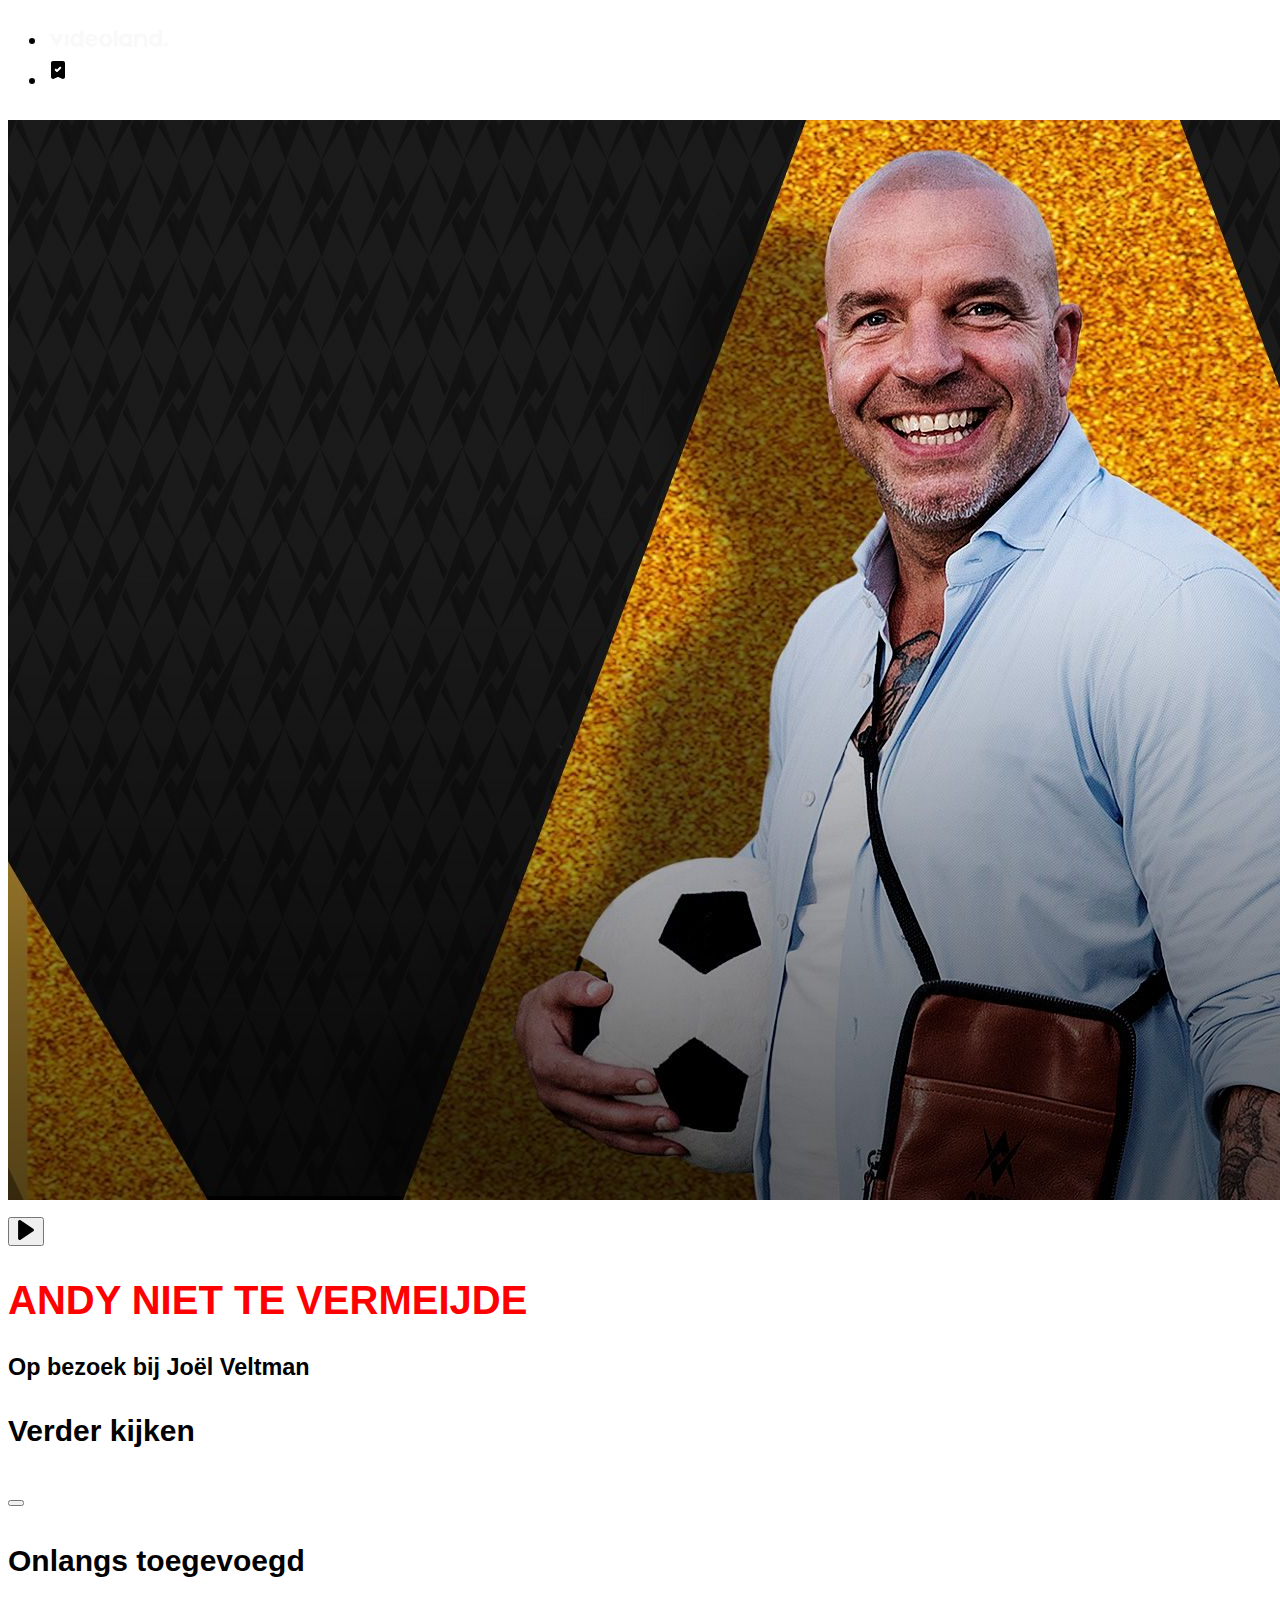
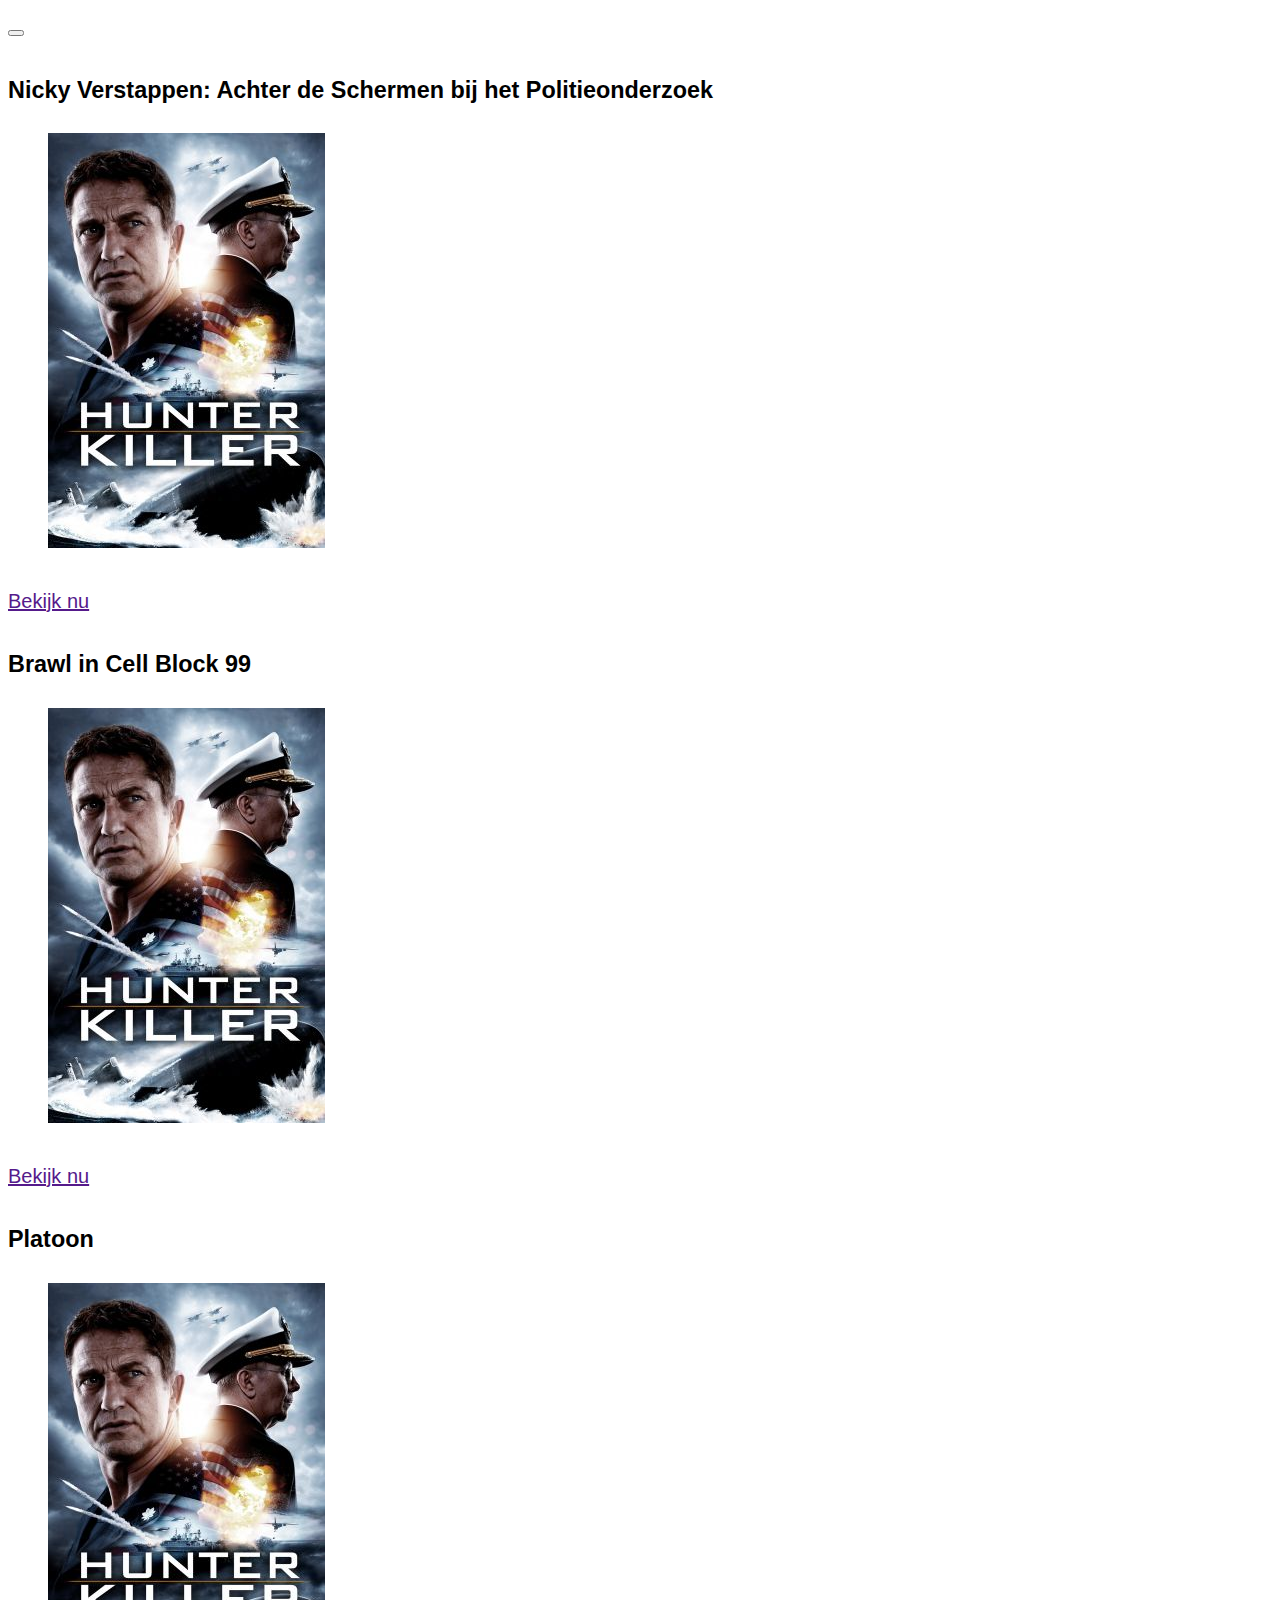
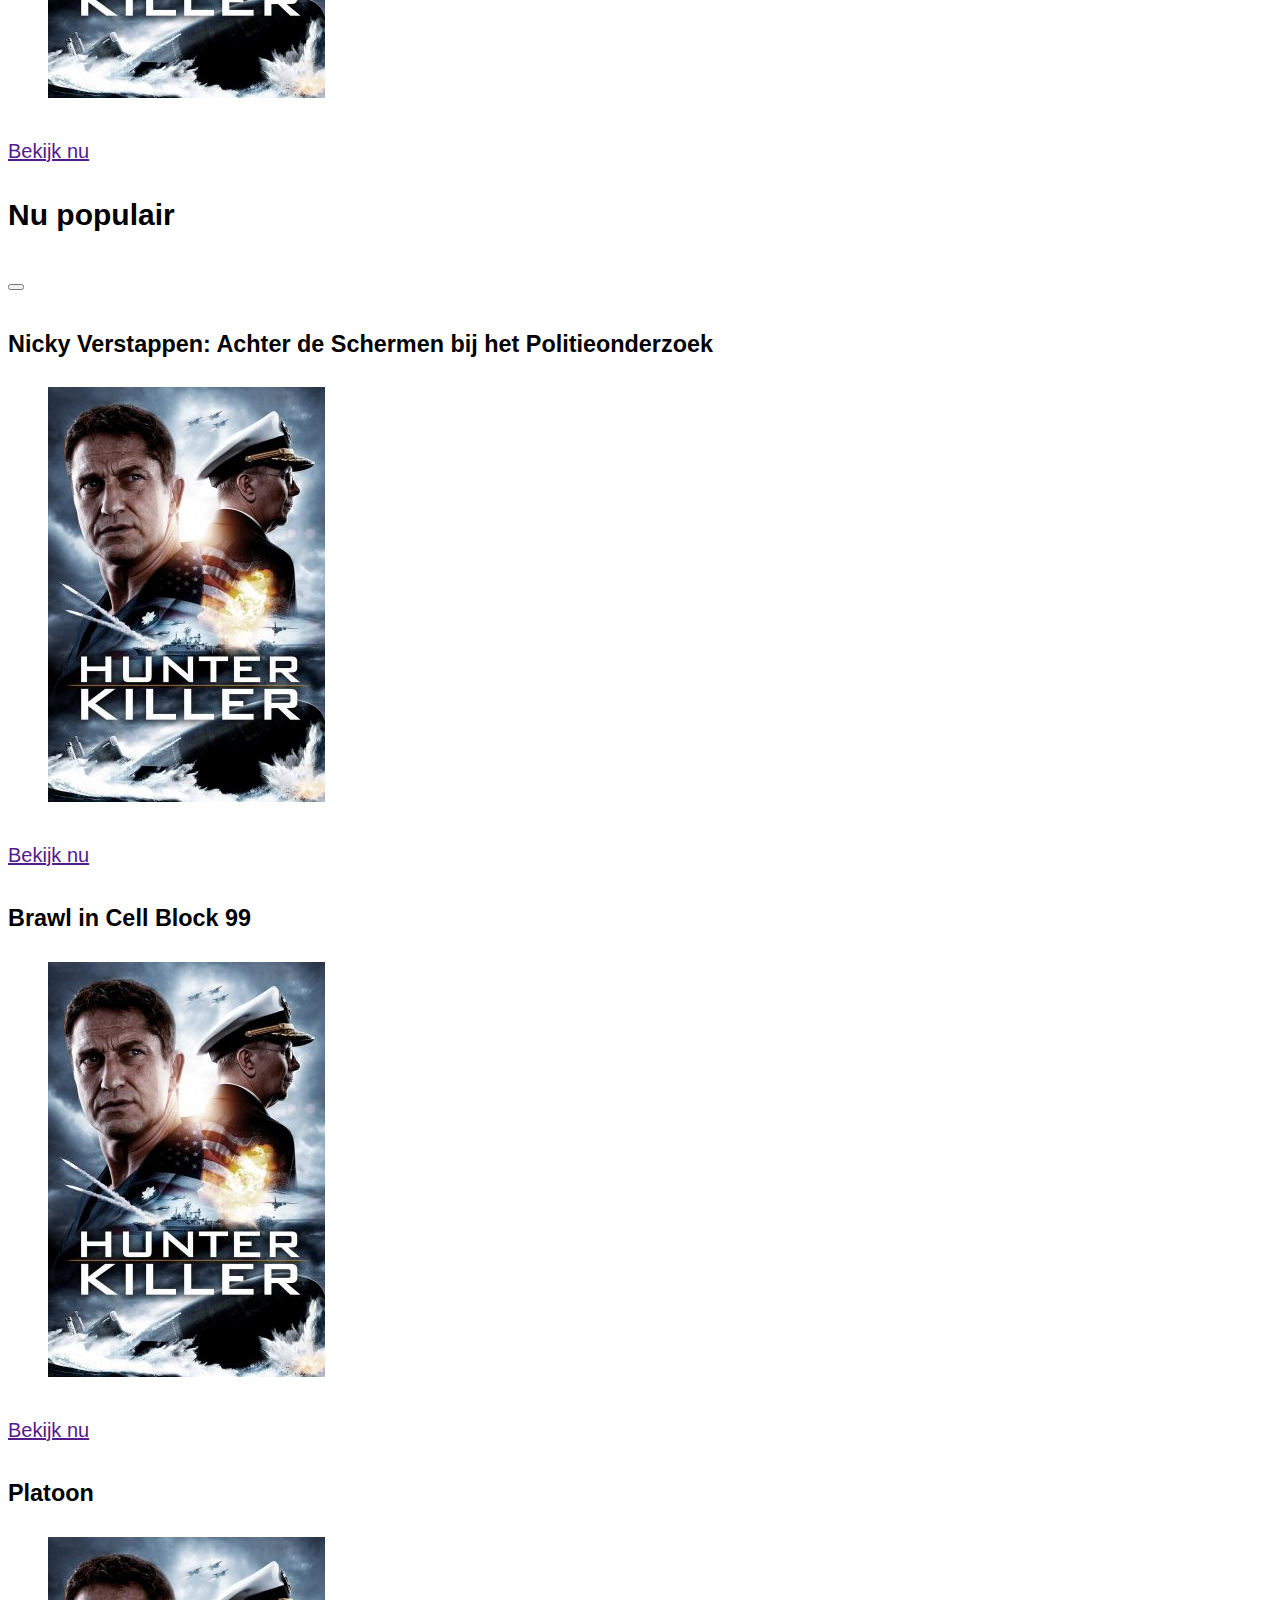
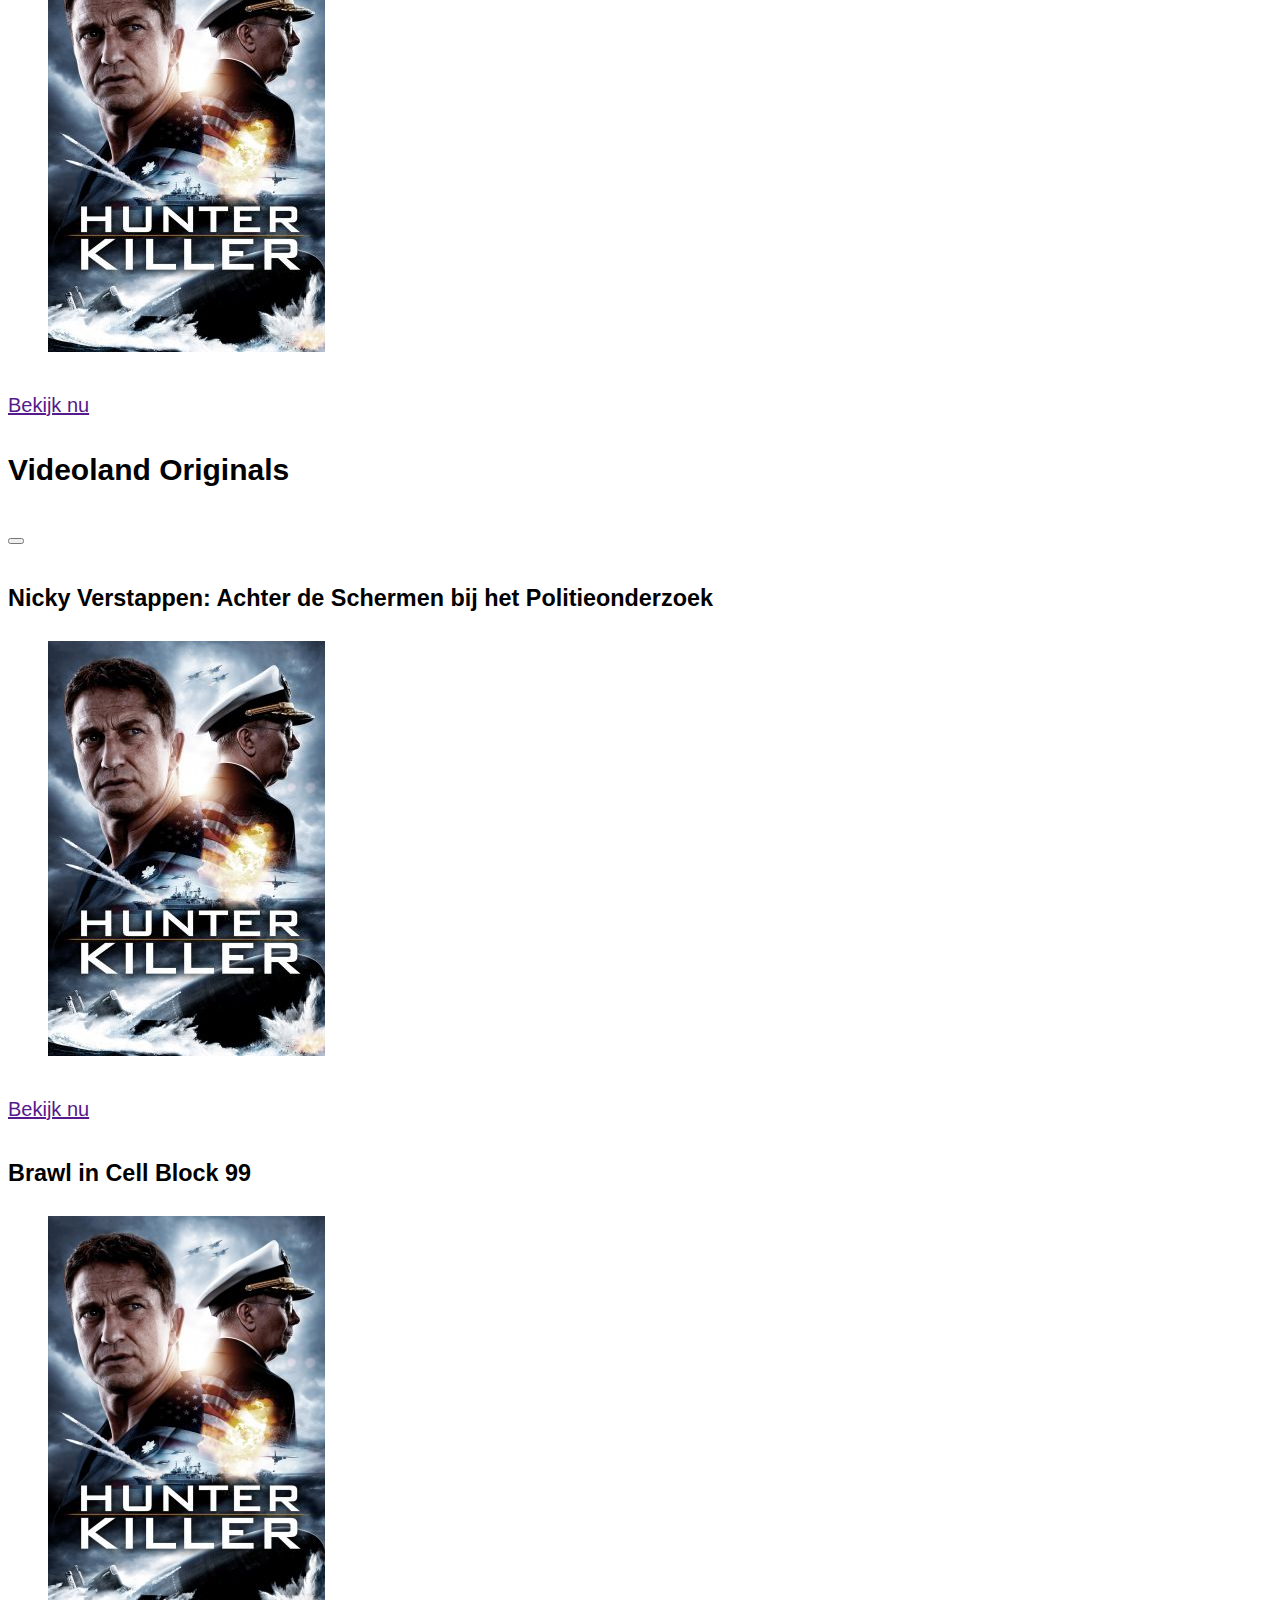
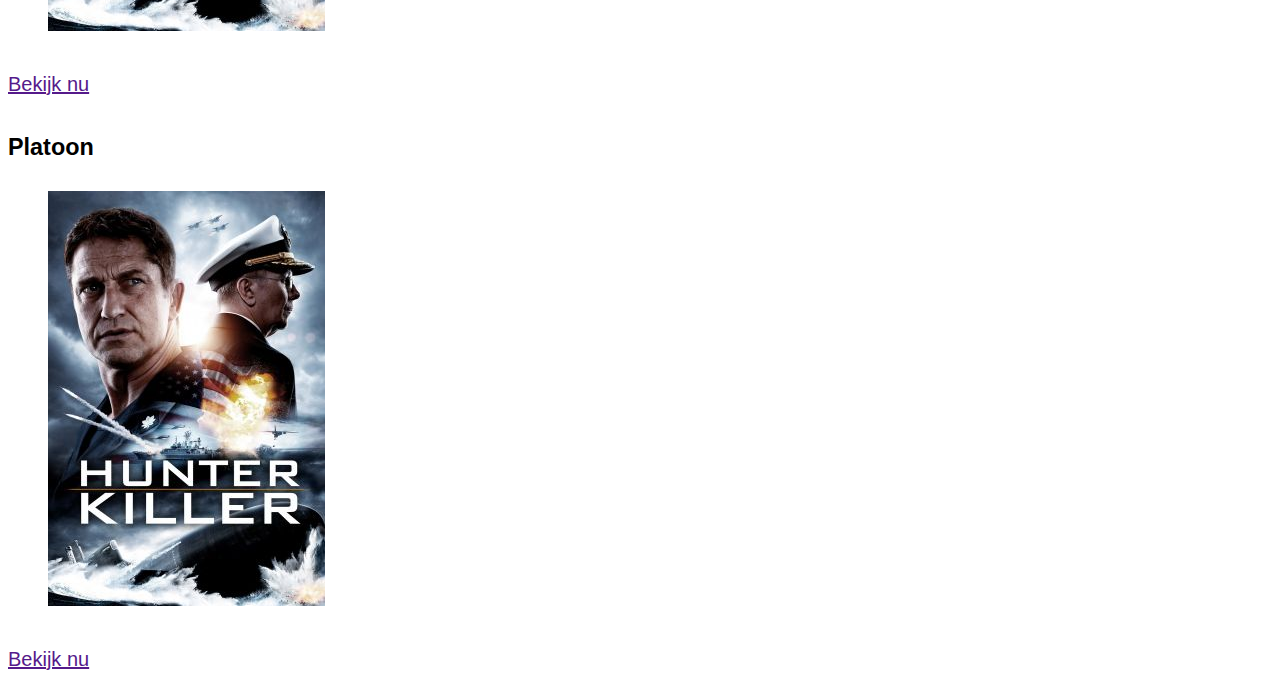
==== index.html @ 95b181c0 "Titels" ====
<!doctype html>
<html lang="nl">
	
<head>
	<meta charset="UTF-8">
	<meta name="author" content="jouw naam">
	<meta name="viewport" content="width=device-width, initial-scale=1">
	
	<title>Videoland</title>
	
	<link href="styles/style.css" rel="stylesheet">
</head>

<body>
	<header>
		<nav>
			<ul>
				<li> 	
					<a href=""> <svg xmlns="http://www.w3.org/2000/svg" width="121" height="17" viewBox="0 0 121 17">
							<g fill="#F9F9F9" transform="translate(1)">
					  		<polygon points="4.226 3.875 0 3.875 7.469 16.886 14.938 3.875 10.712 3.875 7.469 9.992"/>
					  		<rect width="3.613" height="12.882" x="15.921" y="3.875"/>
					 		 <path d="M42.3464666 3.47686957C40.5734259 3.46783851 38.8794358 4.20971738 37.6838745 5.51884058 35.2753123 8.14298477 35.2731975 12.1727504 37.6790041 14.7994203 38.9077024 16.1352431 40.645052 16.8878679 42.4601091 16.8706087 46.6811187 16.8706087 48.1122033 13.6534493 48.416603 12.8037101L44.6939973 12.8037101C44.288131 13.4529855 43.4763984 13.8271304 42.4601091 13.8271304 41.276603 13.8271304 39.8812347 13.1421449 39.5151432 11.2211014L39.4867326 11.0701449 48.7559072 11.0701449C48.7940633 10.740351 48.8143862 10.4087381 48.8167872 10.0767536 48.8167872 6.43675362 45.9140314 3.47686957 42.3464666 3.47686957zM39.5362483 8.93565217L39.5670941 8.78307246C39.7911323 7.6866087 40.6531924 6.40672464 42.3464666 6.40672464 44.0170123 6.40672464 44.8847544 7.6857971 45.1201569 8.78144928L45.1534379 8.93565217 39.5362483 8.93565217zM56.7498499 3.47686957C53.0508644 3.47686957 50.0522442 6.47497852 50.0522442 10.1733333 50.0522442 13.8716882 53.0508644 16.8697971 56.7498499 16.8697971 60.4488354 16.8697971 63.4474557 13.8716882 63.4474557 10.1733333 63.4434293 6.47664729 60.4471664 3.48089524 56.7498499 3.47686957zM56.7498499 13.4846377C54.9908254 13.4846377 53.665266 12.0611014 53.665266 10.1733333 53.665266 8.28556522 54.9916371 6.86121739 56.7498499 6.86121739 58.5080628 6.86121739 59.8344338 8.28556522 59.8344338 10.1733333 59.8344338 12.0611014 58.5080628 13.4846377 56.7498499 13.4846377zM116.923588 12.8231884L116.716596 12.8231884C115.604793 12.8231884 114.703499 13.7243289 114.703499 14.835942 114.703499 15.9475552 115.604793 16.8486957 116.716596 16.8486957L116.923588 16.8486957C118.035391 16.8486956 118.936685 15.9475551 118.936685 14.835942 118.936685 13.7243289 118.035391 12.8231884 116.923588 12.8231884zM106.203847 3.47686957C102.581896 3.47686957 99.8504161 6.3555942 99.8504161 10.1733333 99.8504161 12.6576232 100.937326 14.2215652 101.849714 15.0956522 103.03249 16.2256566 104.602837 16.8604249 106.238752 16.8697971 107.997776 16.8697971 109.113097 16.2416232 109.712967 15.8309565L110.045778 16.7561739 113.240757 16.7561739 113.240757 0 109.632606 0 109.632606 4.97669565 109.632606 4.97669565C108.846849 4.05797101 107.55457 3.47686957 106.203847 3.47686957zM106.549645 13.4846377C105.754504 13.4941403 104.98832 13.1866095 104.420471 12.630029 103.795437 12.0091594 103.465873 11.113971 103.465873 10.0418551 103.465873 8.48034783 104.619345 6.86446377 106.550457 6.86446377 107.477456 6.86446377 108.269707 7.22156522 108.838731 7.89681159 109.363675 8.53830534 109.645125 9.34456967 109.633417 10.1733333 109.632606 12.0611014 108.307046 13.4846377 106.549645 13.4846377zM76.2216917 3.47686957C72.5997408 3.47686957 69.8682606 6.3555942 69.8682606 10.1733333 69.8682606 12.6576232 70.9559823 14.2215652 71.867558 15.0956522 73.0506292 16.2257077 74.6212443 16.8604672 76.2574079 16.8697971 78.0156207 16.8697971 79.1309413 16.2416232 79.7308117 15.8309565L80.0636221 16.7561739 83.2594134 16.7561739 83.2594134 3.87130435 79.7746453 3.87130435 79.6472033 4.97669565 79.6472033 4.97669565C78.8606344 4.05797101 77.5691678 3.47686957 76.2216917 3.47686957zM76.5674898 13.4846377C75.7715245 13.4947005 75.0043775 13.1871346 74.4358799 12.630029 73.8116576 12.0091594 73.4812824 11.113971 73.4812824 10.0418551 73.4812824 8.48034783 74.6347544 6.86446377 76.5658663 6.86446377 77.4936767 6.86446377 78.285116 7.22156522 78.8549523 7.89681159 79.3795254 8.5385129 79.6609268 9.34463773 79.6496385 10.1733333 79.6472033 12.0611014 78.3216439 13.4846377 76.5634311 13.4846377L76.5674898 13.4846377zM27.4771487 3.47686957C23.8551978 3.47686957 21.1237176 6.3555942 21.1237176 10.1733333 21.1237176 12.6576232 22.2114393 14.2215652 23.123015 15.0956522 24.3060862 16.2257077 25.8767013 16.8604672 27.5128649 16.8697971 29.2710778 16.8697971 30.3863984 16.2416232 30.9862688 15.8309565L31.3190791 16.7561739 34.5140587 16.7561739 34.5140587 0 30.906719 0 30.906719 4.97669565 30.906719 4.97669565C30.1201501 4.05797101 28.8286835 3.47686957 27.4771487 3.47686957zM27.8229468 13.4846377C27.0278219 13.4940505 26.2616718 13.1865329 25.6937722 12.630029 25.0695498 12.0091594 24.7391746 11.113971 24.7391746 10.0418551 24.7391746 8.48034783 25.8926467 6.86446377 27.8237585 6.86446377 28.7515689 6.86446377 29.5430082 7.22156522 30.1128445 7.89681159 30.6374177 8.5385129 30.918819 9.34463773 30.9075307 10.1733333 30.906719 12.0611014 29.5803479 13.4846377 27.8229468 13.4846377z"/>
					  		<rect width="3.613" height="16.756" x="64.849"/>
					  		<path d="M88.6412005,10.6229565 C88.6412005,8.25228986 89.7605798,6.86446377 91.7257844,6.86446377 C93.6560846,6.86446377 94.7551705,7.94388406 94.7551705,10.045913 L94.7624761,16.7561739 L98.429884,16.7561739 L98.429884,9.50863768 C98.429884,5.37356522 96.4516917,3.47686957 92.7087926,3.47686957 C91.1940996,3.47686957 89.4285812,4.18457971 88.642824,5.10005797 L88.515382,3.86724638 L85.0346726,3.86724638 L85.0346726,16.7561739 L88.6412005,16.7561739 L88.6412005,10.6229565 Z"/>
							</g>
						  </svg>
					</a>
				</li>

				<li>
					<a href="">
						<span>mijn films</span>
					</a>
				</li>


			</ul>
		</nav>
	</header>

<main>
	<article>
		<img src="/images/andy.jpg" alt="andy">
		<button><svg width="20" height="20" xmlns="http://www.w3.org/2000/svg" viewBox="0 0 100 100" class="svg-icon triptych__play-icon"><g fill="currentColor"><path d="M10.5,92.1v-84c0-4.4,3.6-8,8-8c1.6,0,3.1,0.5,4.4,1.3l63.1,42c3.7,2.4,4.7,7.4,2.2,11c-0.6,0.9-1.3,1.6-2.2,2.2l-63.1,42c-3.7,2.4-8.6,1.5-11.1-2.2C11,95.2,10.5,93.7,10.5,92.1z"></path></g></svg></button>
		<h1>ANDY NIET TE VERMEIJDE</h1>
		<h3>Op bezoek bij Joël Veltman</h3>
	</article>

	<section>
		<h2>Verder kijken</h2>

		<article>
			<button></button>
			<H2></H2>
		</article>

	</section>

	

	<section>
		<h2>Onlangs toegevoegd</h2>
 		<button></button>
	
 		<article>
			 <h3>Nicky Verstappen: Achter de Schermen bij het Politieonderzoek</h3>
			<figure>
				<img src="/images/hunter.jpg" alt="">
				<figcaption></figcaption>
			</figure> 
			<a href=""> <span>Bekijk nu</span></a>
		</article>

		<article>
			<h3>Brawl in Cell Block 99</h3>
			<figure>
				<img src="/images/hunter.jpg" alt="">
				<figcaption></figcaption>
			</figure> 
			<a href=""> <span>Bekijk nu</span> </a>
		</article>

		<article>
			<h3>Platoon</h3>
			<figure>
				<img src="/images/hunter.jpg" alt="">
				<figcaption></figcaption>
			</figure> 
			<a href=""> <span>Bekijk nu</span> </a>
		</article>
	</section>

	<section>
		<h2>Nu populair</h2>
		<button></button>
		
		<article>
			<h3>Nicky Verstappen: Achter de Schermen bij het Politieonderzoek</h3>
		   <figure>
			   <img src="/images/hunter.jpg" alt="">
			   <figcaption></figcaption>
		   </figure> 
		   <a href=""> <span>Bekijk nu</span></a>
	   </article>

	   <article>
		   <h3>Brawl in Cell Block 99</h3>
		   <figure>
			   <img src="/images/hunter.jpg" alt="">
			   <figcaption></figcaption>
		   </figure> 
		   <a href=""> <span>Bekijk nu</span> </a>
	   </article>

	   <article>
		   <h3>Platoon</h3>
		   <figure>
			   <img src="/images/hunter.jpg" alt="">
			   <figcaption></figcaption>
		   </figure> 
		   <a href=""> <span>Bekijk nu</span> </a>
	   </article>

	</section>

	<section>
		<h2>Videoland Originals</h2>
		<button></button>
	
		<article>
			<h3>Nicky Verstappen: Achter de Schermen bij het Politieonderzoek</h3>
		   <figure>
			   <img src="/images/hunter.jpg" alt="">
			   <figcaption></figcaption>
		   </figure> 
		   <a href=""> <span>Bekijk nu</span></a>
	   </article>

	   <article>
		   <h3>Brawl in Cell Block 99</h3>
		   <figure>
			   <img src="/images/hunter.jpg" alt="">
			   <figcaption></figcaption>
		   </figure> 
		   <a href=""> <span>Bekijk nu</span> </a>
	   </article>

	   <article>
		   <h3>Platoon</h3>
		   <figure>
			   <img src="/images/hunter.jpg" alt="">
			   <figcaption></figcaption>
		   </figure> 
		   <a href=""> <span>Bekijk nu</span> </a>
	   </article>

	</section>

 

	<script src="scripts/script.js"></script>
</main>

<footer>

</footer>

</body>
	
</html>
---- styles/style.css ----
/* CSS Document */
*, *::after, *::before {
  box-sizing:border-box;  
}

html {
  font: 100% / 250% "Helvetica";
}
body {
  font-size:1.25em;
}
h1 {
  color:red;
}
h2 {
  
}
p {
  
}
ul {
  
}
li {
  
} 
a {
  
}
a:link {
  
}
a:visited {
  
}
a:hover, a:focus {
  
}
a:active {
  
}
button {
  
}

/* form styling */
form {
  
}
  fieldset {

  }
    legend {

    }
    label {

    }
    input {

    }
    input:invalid {

    }

/* Section styling */
header {
  
}
  header h1 {

  }

  header nav ul li:nth-of-type(2) {
  

  }
  

  header nav ul li:nth-of-type(2) a {
    background-image: url('/checkbox.svg');
    width: 20px;
    height: 20px;
    display: block;
  }

  header nav ul li:nth-of-type(2) a span{
    display: none;
 
  }

main {

}
  main button {

  }
section {
  
}
  section header {

  }
  section h2 {

  }
article {
  
}
  article header {

  }
  article h3 {

  }
  article footer {
  
  }

aside {
  
}

footer {
  
}

/* Component styling */
section#some-ultra-cool-component {
  
}


/* Breakpoints */
@media all and (min-width: 30em) {
  
}

@media all and (min-width: 60em) {
  
}

@media all and (min-width: 90em) {
  
}
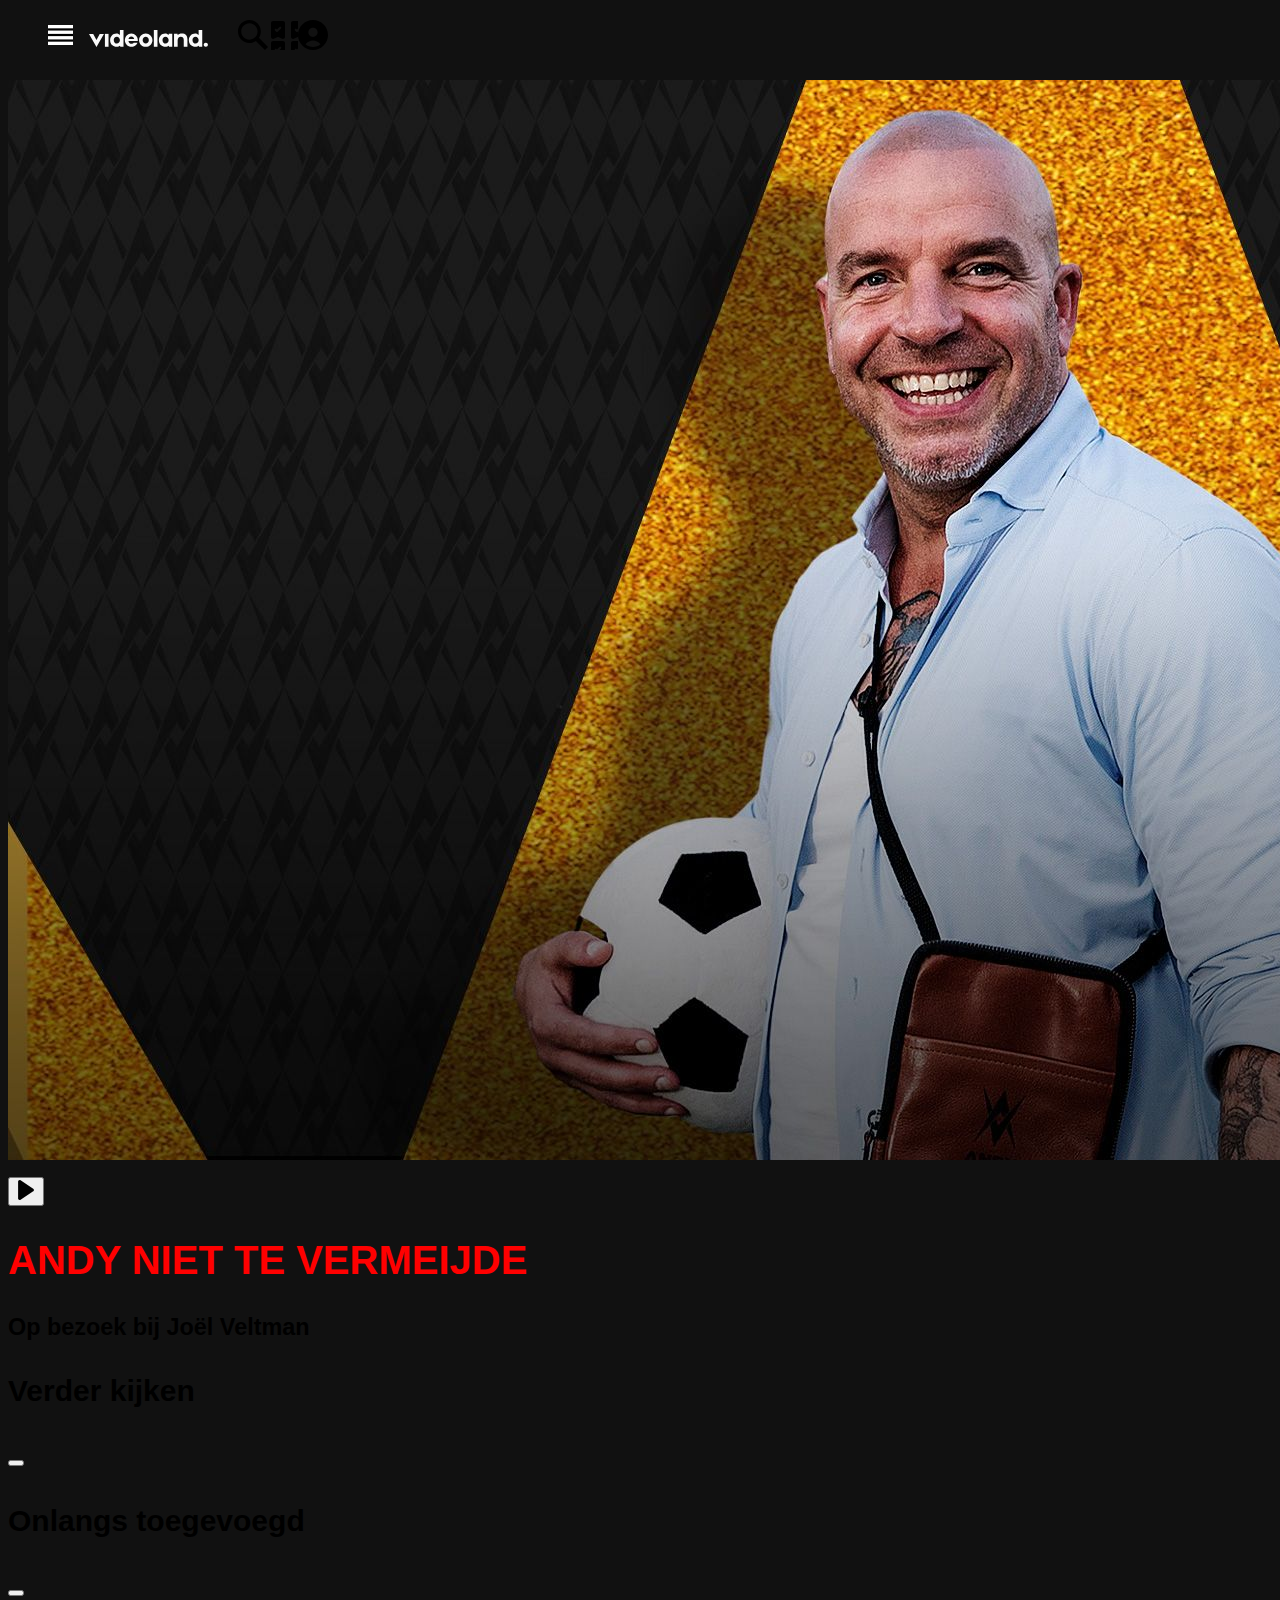
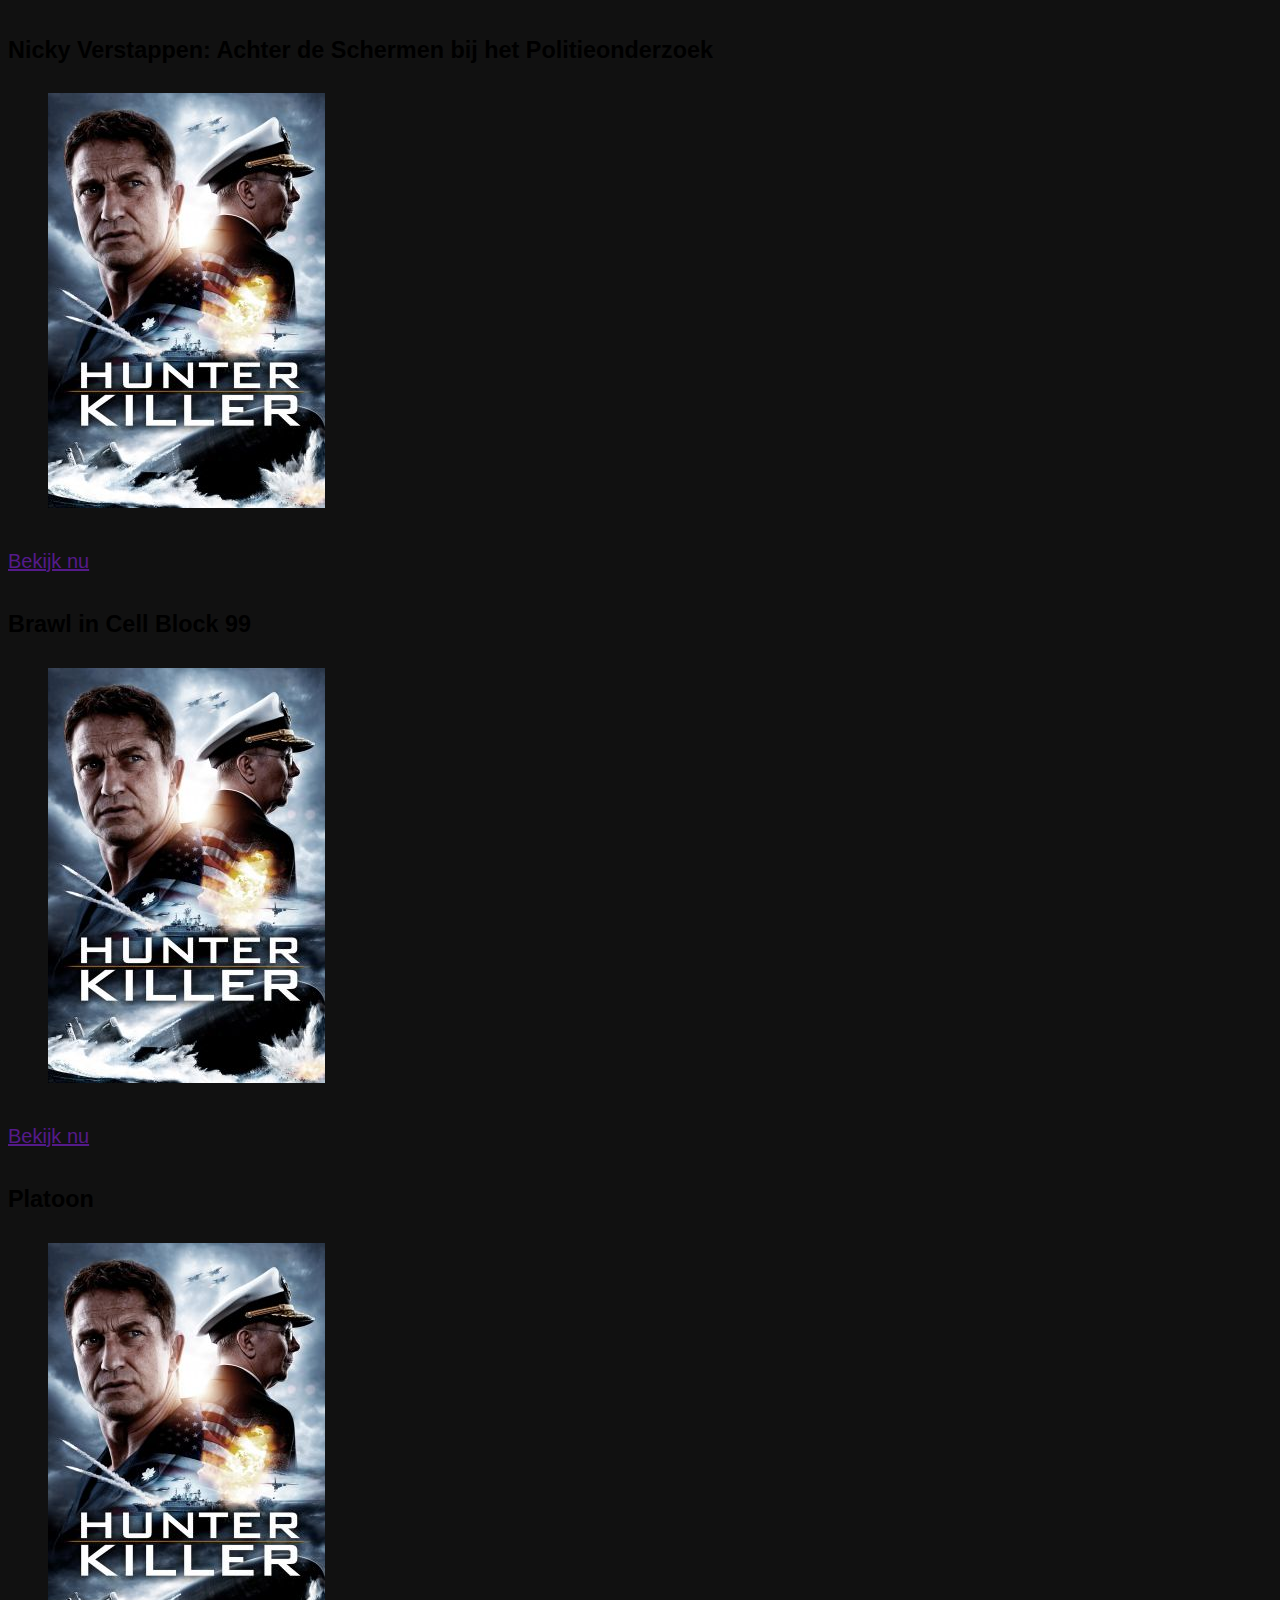
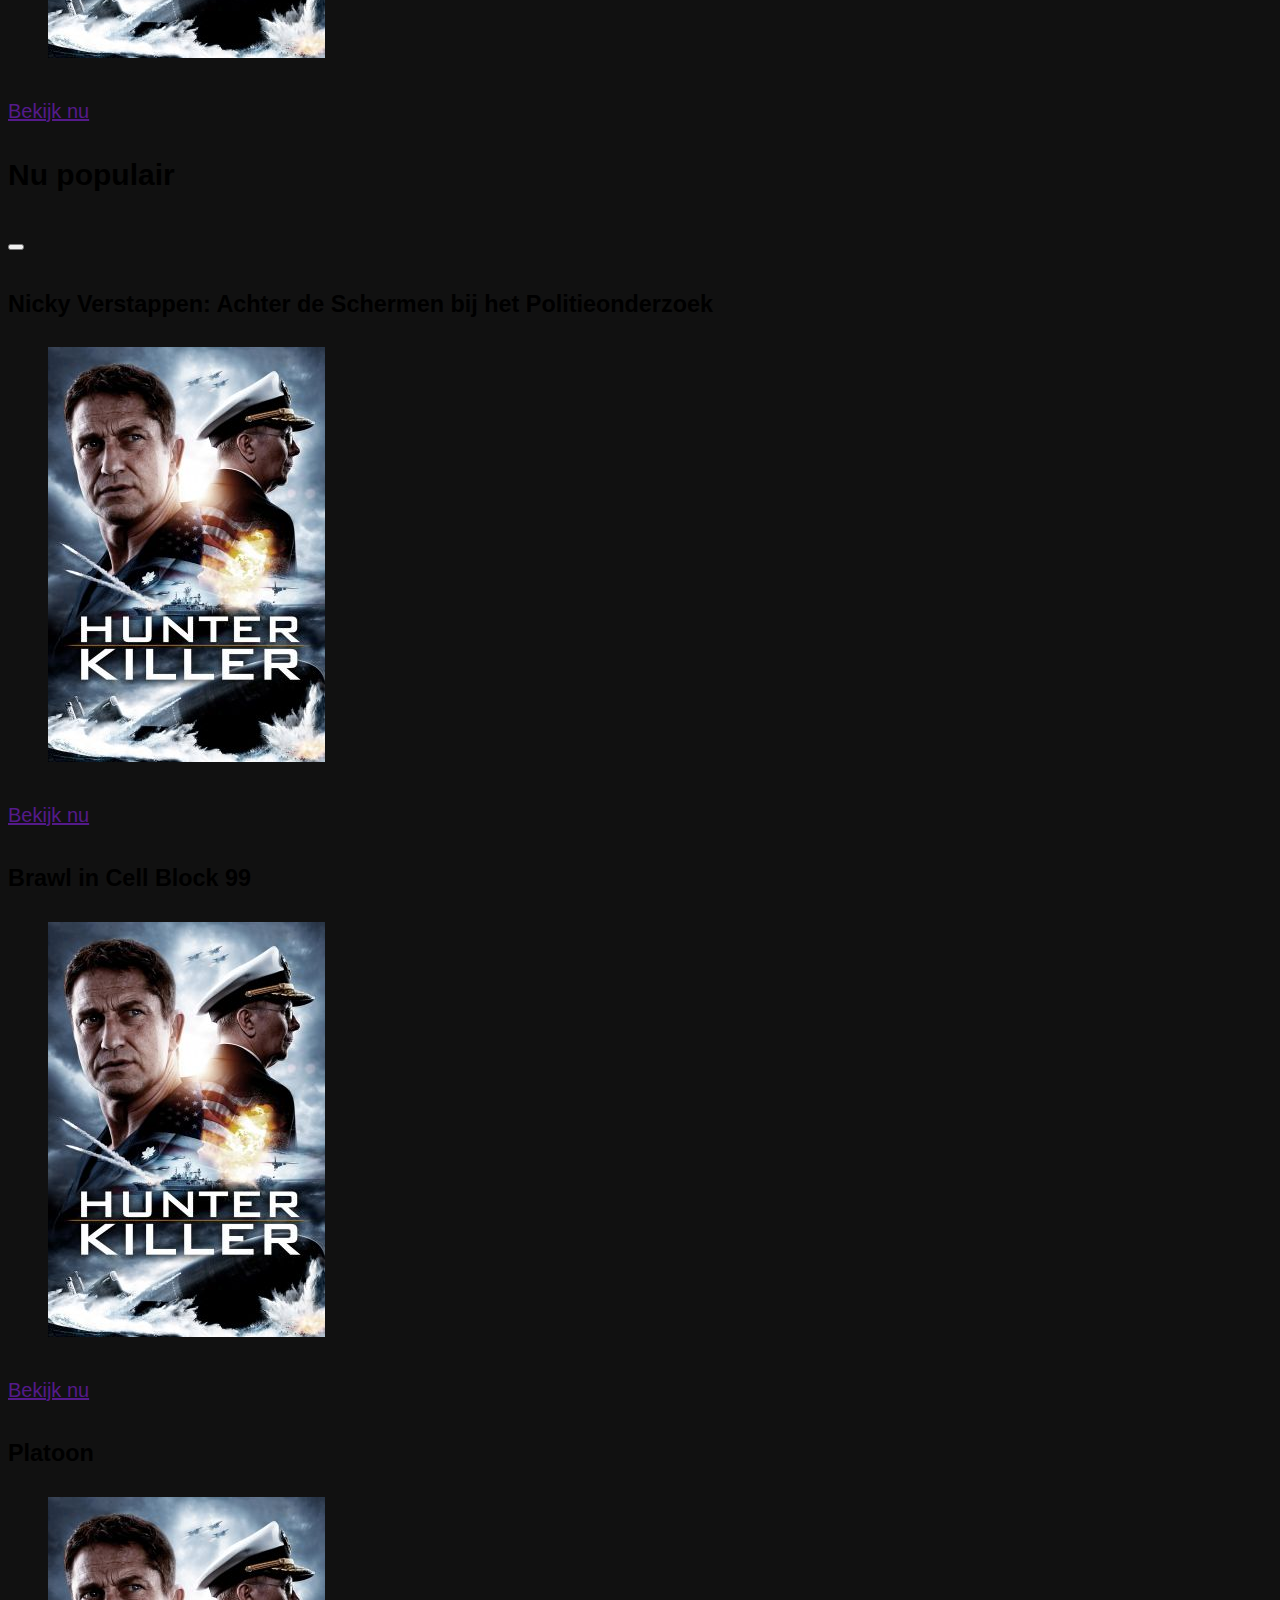
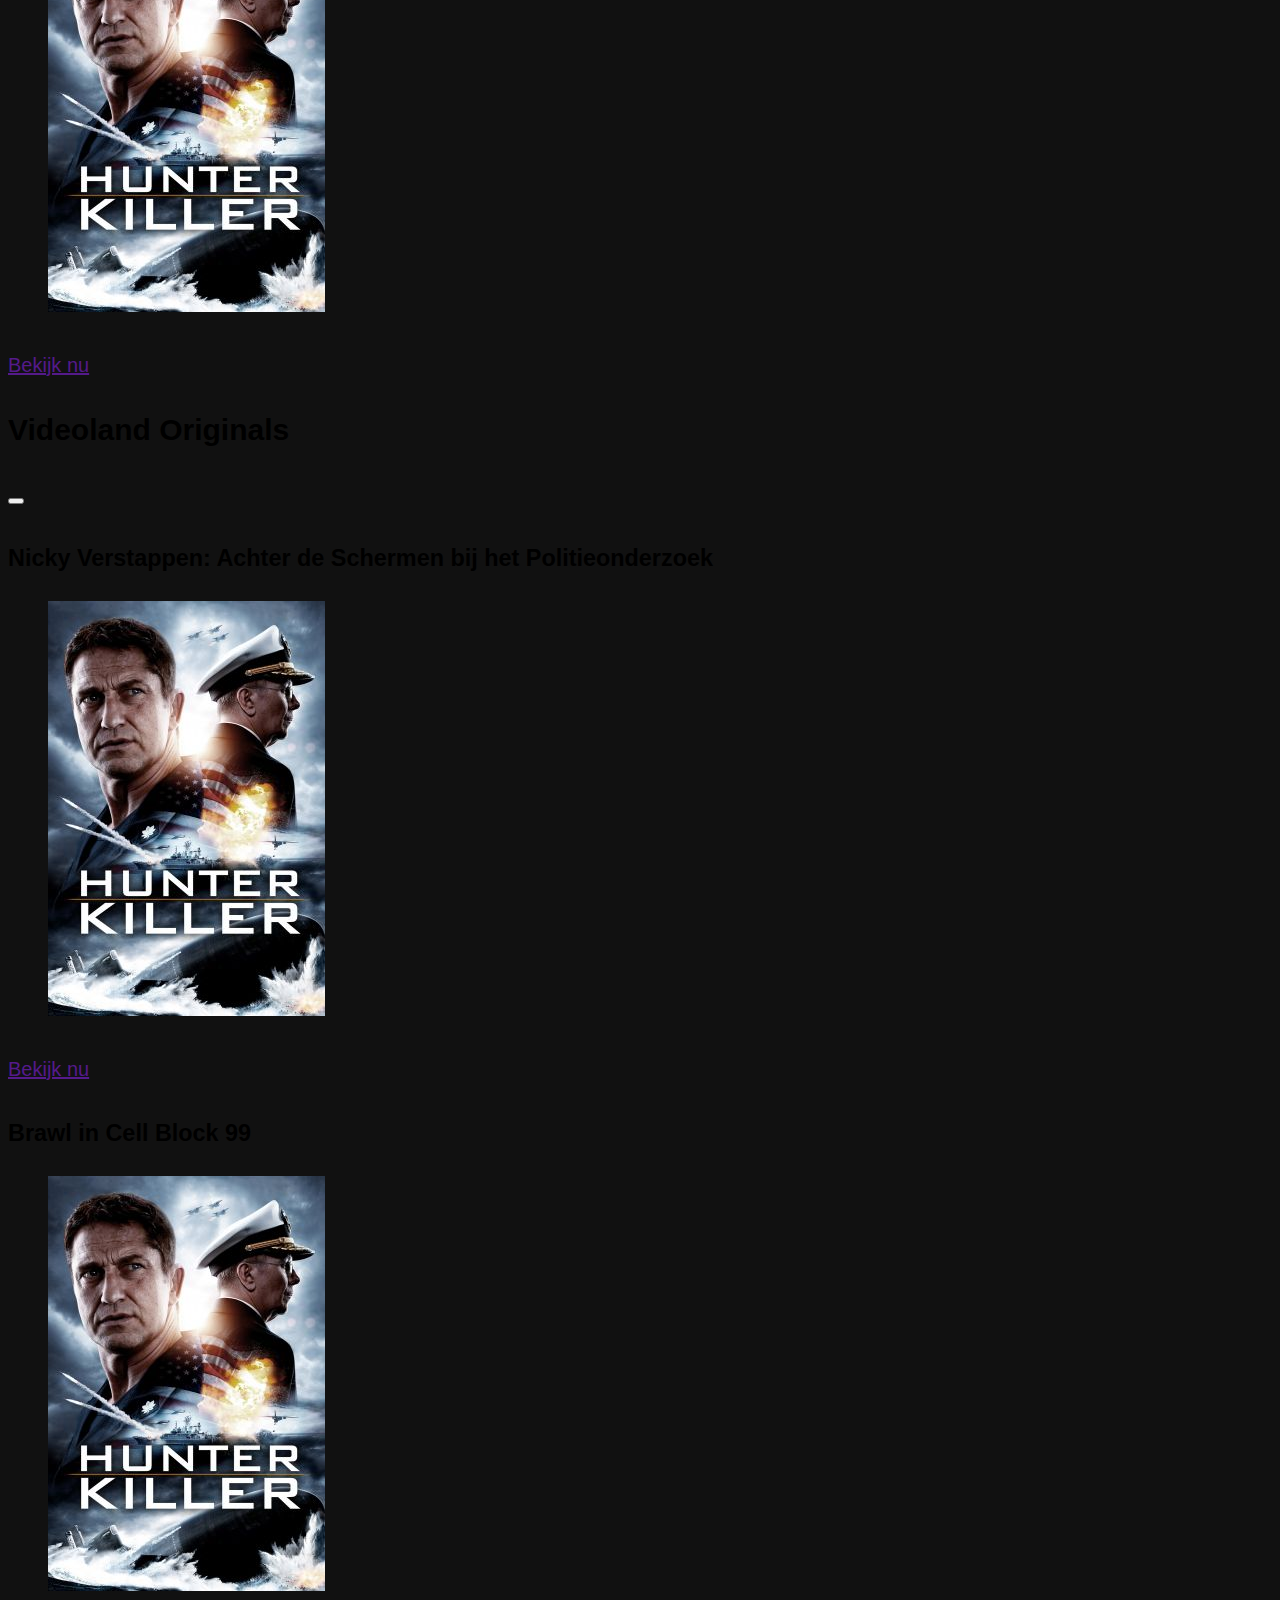
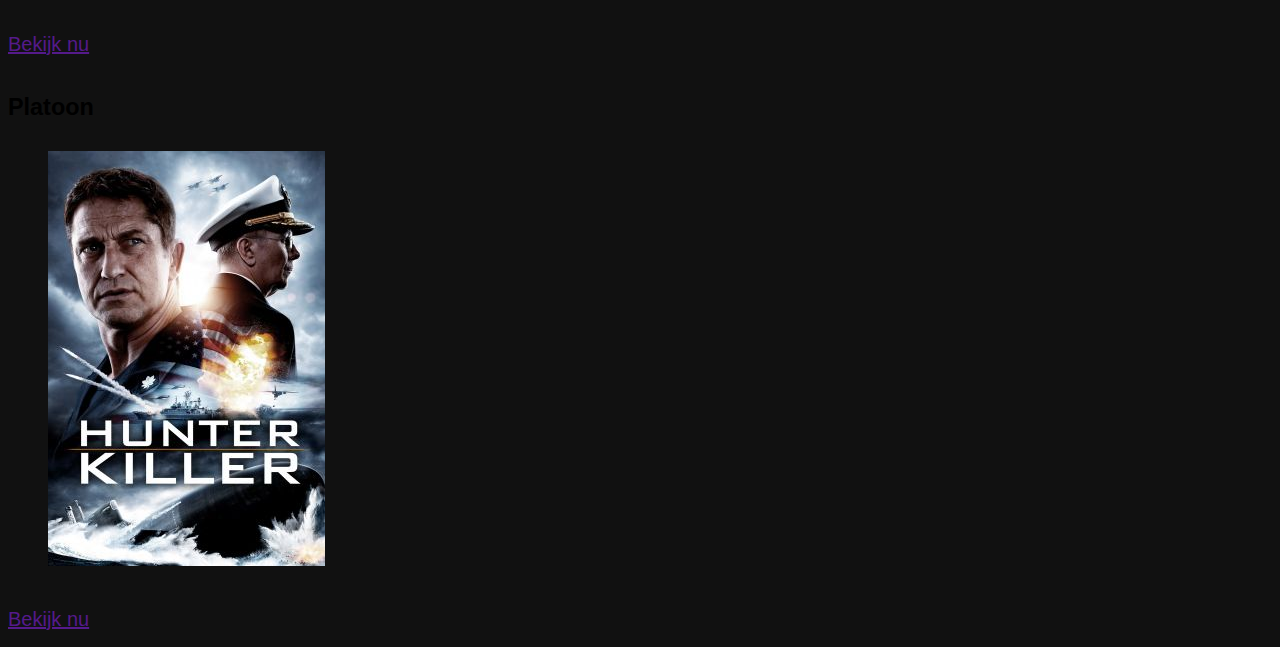
==== commit 5c15e0ee: "Bezig geweest met de header" ====
--- a/index.html
+++ b/index.html
@@ -15,6 +15,13 @@
 	<header>
 		<nav>
 			<ul>
+				<li>
+					<a href="">
+						<span>menu</span>
+					</a>
+				</li>
+				
+				
 				<li> 	
 					<a href=""> <svg xmlns="http://www.w3.org/2000/svg" width="121" height="17" viewBox="0 0 121 17">
 							<g fill="#F9F9F9" transform="translate(1)">
@@ -30,9 +37,22 @@
 
 				<li>
 					<a href="">
+						<span>zoeken</span>
+					</a>
+				</li>
+
+				<li>
+					<a href="">
 						<span>mijn films</span>
 					</a>
 				</li>
+
+				<li>
+					<a href="">
+						<span>profiel</span>
+					</a>
+				</li>
+
 
 
 			</ul>
--- a/styles/style.css
+++ b/styles/style.css
@@ -8,6 +8,7 @@
 }
 body {
   font-size:1.25em;
+  background-color: #111 ;
 }
 h1 {
   color:red;
@@ -43,25 +44,6 @@
   
 }
 
-/* form styling */
-form {
-  
-}
-  fieldset {
-
-  }
-    legend {
-
-    }
-    label {
-
-    }
-    input {
-
-    }
-    input:invalid {
-
-    }
 
 /* Section styling */
 header {
@@ -71,20 +53,91 @@
 
   }
 
-  header nav ul li:nth-of-type(2) {
+  header nav ul {
+    display: grid;
+    grid-template-columns: 40px 50px 30px 30px 30px;
   
 
   }
+
+
+  header nav ul li {
+   
+    list-style-type: none;
+  }
+
+  /* Menu Item 1 */
   
-
-  header nav ul li:nth-of-type(2) a {
-    background-image: url('/checkbox.svg');
-    width: 20px;
+  header nav ul li:nth-of-type(1) a {
+    background-image: url('/menu.svg');
+    background-color: white;
+    background-size: contain;
     height: 20px;
+    width: 25px;
+    margin: 5px 16px 0px 0px;
     display: block;
   }
 
+  header nav ul li:nth-of-type(1) a span{
+    display: none;
+  }
+
+   /* Menu Item 2 */
+
+  header nav ul li:nth-of-type(2) a {
+    
+
+  }
+
   header nav ul li:nth-of-type(2) a span{
+    display: none;
+ 
+  }
+
+     /* Menu Item 3*/
+
+
+   header nav ul li:nth-of-type(3) a {
+    background-image: url('/search1.svg');
+    fill: white;
+    width: 30px;
+    height: 30px;
+    display: block;
+    margin-left: 100px;
+  }
+
+  header nav ul li:nth-of-type(3) a span{
+    display: none;
+ 
+  }
+
+   /* Menu Item 4*/
+
+  header nav ul li:nth-of-type(4) a {
+    background-image: url('/checkbox.svg');
+    width: 30px;
+    height: 30px;
+    display: block;
+    margin-left: 100px;
+  }
+
+  header nav ul li:nth-of-type(4) a span{
+    display: none;
+ 
+  }
+
+  /* Menu Item 5*/
+
+
+  header nav ul li:nth-of-type(5) a {
+    background-image: url('/profile.svg');
+    width: 30px;
+    height: 30px;
+    display: block;
+    margin-left: 100px;
+  }
+
+  header nav ul li:nth-of-type(5) a span{
     display: none;
  
   }
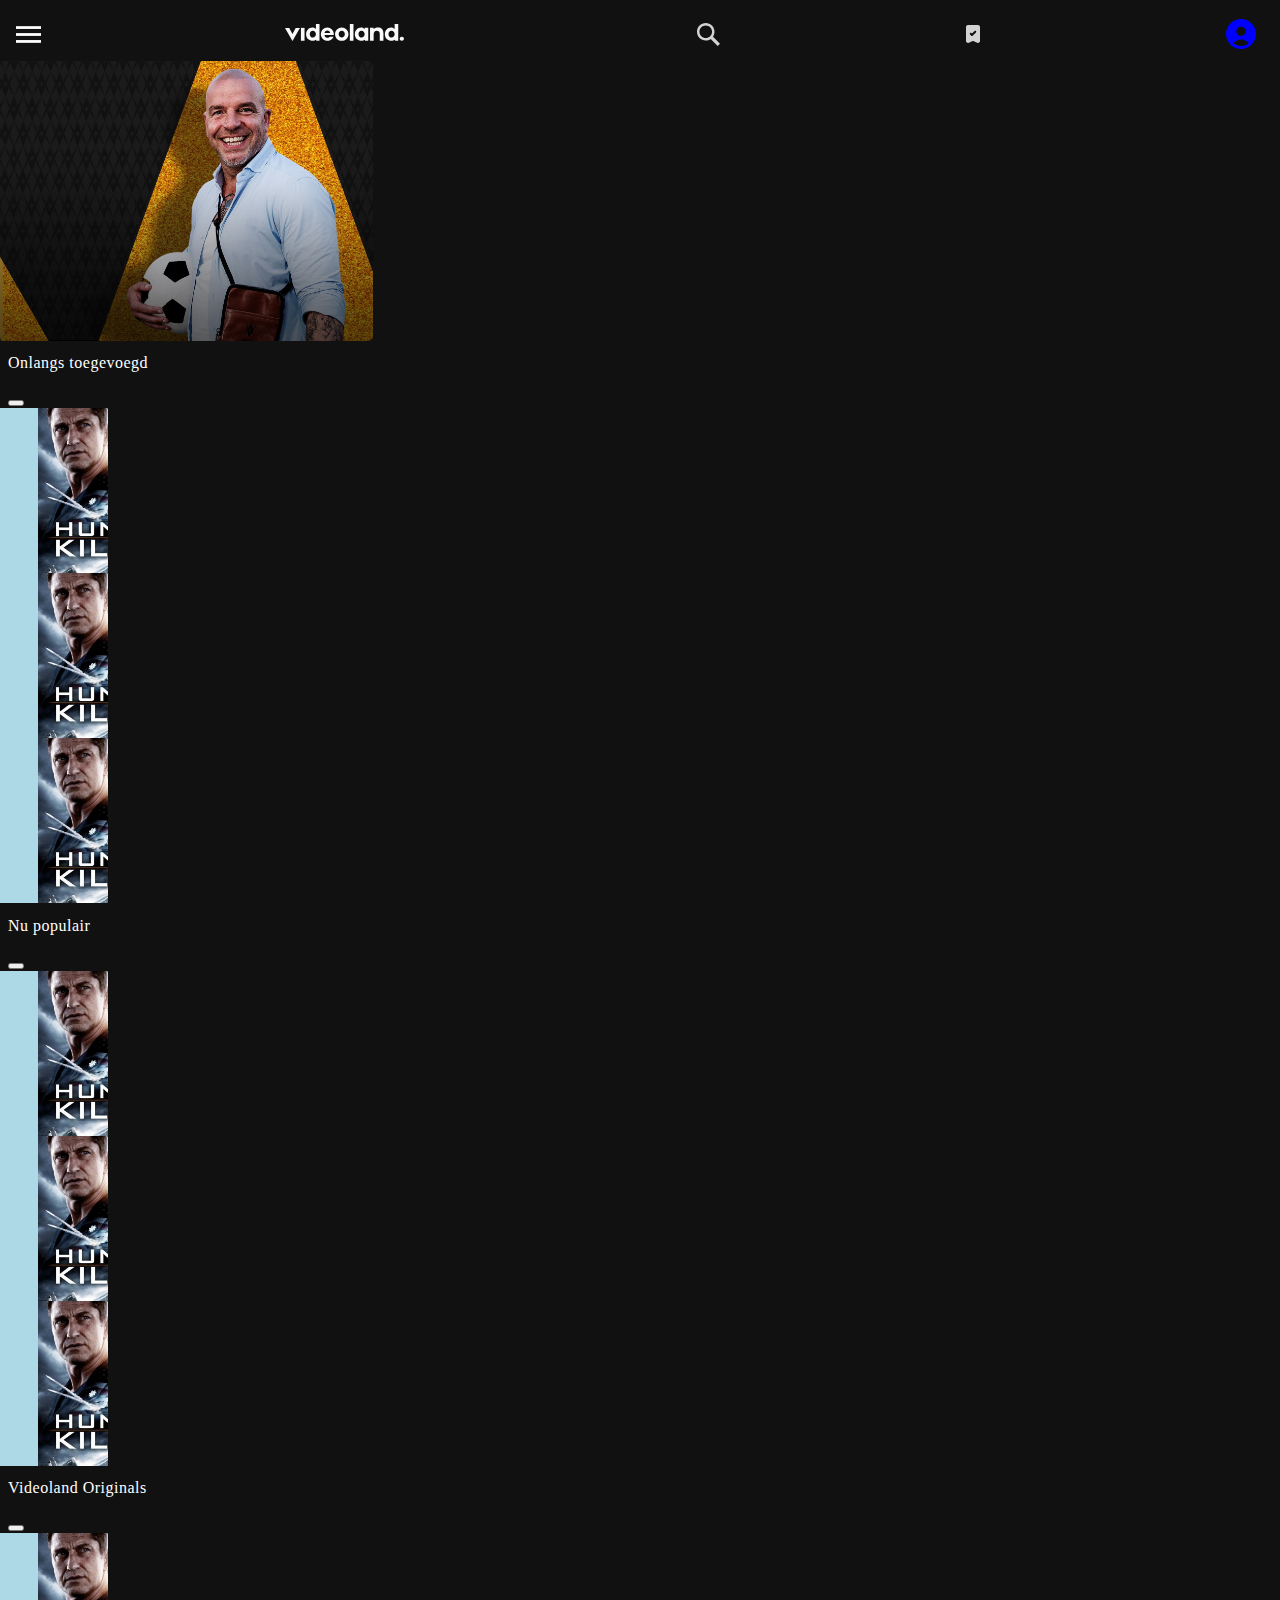
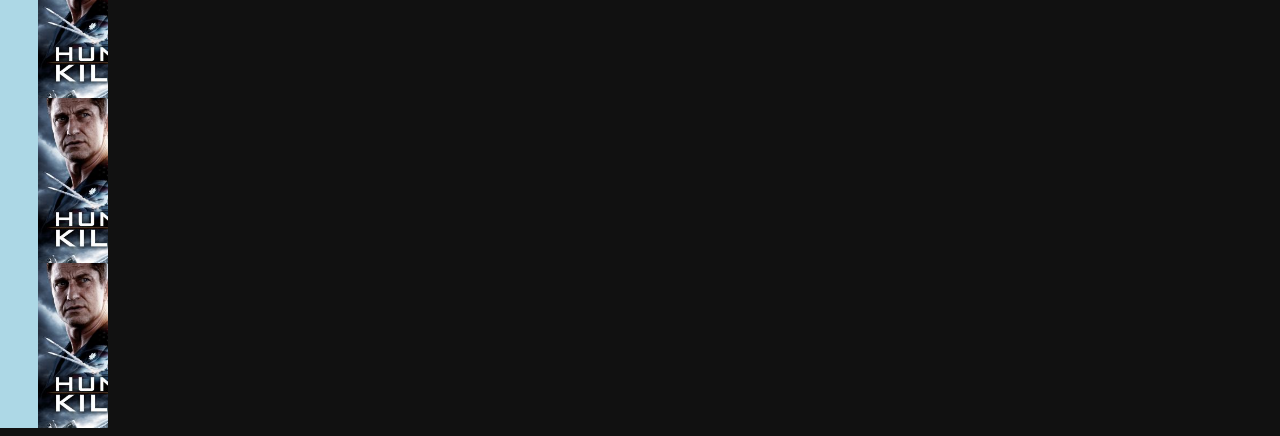
==== commit 0c7ae59a: "Flexbox / Width screen" ====
--- a/index.html
+++ b/index.html
@@ -60,14 +60,14 @@
 	</header>
 
 <main>
-	<article>
+	<article class="andy">
 		<img src="/images/andy.jpg" alt="andy">
 		<button><svg width="20" height="20" xmlns="http://www.w3.org/2000/svg" viewBox="0 0 100 100" class="svg-icon triptych__play-icon"><g fill="currentColor"><path d="M10.5,92.1v-84c0-4.4,3.6-8,8-8c1.6,0,3.1,0.5,4.4,1.3l63.1,42c3.7,2.4,4.7,7.4,2.2,11c-0.6,0.9-1.3,1.6-2.2,2.2l-63.1,42c-3.7,2.4-8.6,1.5-11.1-2.2C11,95.2,10.5,93.7,10.5,92.1z"></path></g></svg></button>
 		<h1>ANDY NIET TE VERMEIJDE</h1>
 		<h3>Op bezoek bij Joël Veltman</h3>
 	</article>
 
-	<section>
+	<!-- <section>
 		<h2>Verder kijken</h2>
 
 		<article>
@@ -76,8 +76,7 @@
 		</article>
 
 	</section>
-
-	
+-->
 
 	<section>
 		<h2>Onlangs toegevoegd</h2>
--- a/styles/style.css
+++ b/styles/style.css
@@ -4,16 +4,28 @@
 }
 
 html {
-  font: 100% / 250% "Helvetica";
+  font: 100% "Gotham-Bold";
 }
 body {
   font-size:1.25em;
   background-color: #111 ;
 }
 h1 {
-  color:red;
+  color:white;
+  font: 100% "BebasNeue";
+  text-transform: uppercase;
+  
 }
 h2 {
+  color: white;
+  font-size: 16px;
+  letter-spacing: .5px;
+  font-weight: 100;
+  
+}
+
+h3 {
+  color: white;
   
 }
 p {
@@ -55,27 +67,32 @@
 
   header nav ul {
     display: grid;
-    grid-template-columns: 40px 50px 30px 30px 30px;
-  
+    grid-template-columns: 10px 50px 50px 50px 0px;
+    margin: 0px;
+    padding-inline-start: 0px;
+    /* border: 2px solid red;  */
+    display: flex;
+    align-items: center;
+    justify-content: space-between;
+    height: 3.3rem;
 
   }
 
 
   header nav ul li {
-   
     list-style-type: none;
   }
+
 
   /* Menu Item 1 */
   
   header nav ul li:nth-of-type(1) a {
     background-image: url('/menu.svg');
-    background-color: white;
-    background-size: contain;
-    height: 20px;
+    background-size: 100% 100%;
+    height: 25px;
     width: 25px;
-    margin: 5px 16px 0px 0px;
-    display: block;
+    display: block;
+    margin-left: 0.5rem;
   }
 
   header nav ul li:nth-of-type(1) a span{
@@ -85,7 +102,7 @@
    /* Menu Item 2 */
 
   header nav ul li:nth-of-type(2) a {
-    
+    margin-right: 3rem;
 
   }
 
@@ -100,10 +117,9 @@
    header nav ul li:nth-of-type(3) a {
     background-image: url('/search1.svg');
     fill: white;
-    width: 30px;
-    height: 30px;
-    display: block;
-    margin-left: 100px;
+    width: 23px;
+    height: 23px;
+    display: block;
   }
 
   header nav ul li:nth-of-type(3) a span{
@@ -115,10 +131,10 @@
 
   header nav ul li:nth-of-type(4) a {
     background-image: url('/checkbox.svg');
-    width: 30px;
-    height: 30px;
-    display: block;
-    margin-left: 100px;
+    background-size: 100% 100%;
+    width: 20px;
+    height: 20px;
+    display: block;
   }
 
   header nav ul li:nth-of-type(4) a span{
@@ -134,7 +150,7 @@
     width: 30px;
     height: 30px;
     display: block;
-    margin-left: 100px;
+    margin-right: 1rem;
   }
 
   header nav ul li:nth-of-type(5) a span{
@@ -142,9 +158,49 @@
  
   }
 
-main {
-
-}
+main article {
+  width: 375px;
+  height: 280px;
+  margin-left: -10px;
+  border-radius: 5px;
+  overflow: hidden;
+  background-color: lightblue;
+}
+
+main article img{
+  width: 130%;
+  height: 100%;
+  justify-content: center;
+  align-items: center;
+}
+
+main section {
+
+}
+
+main section article{
+  width: 110px;
+  height: 165px;
+  margin-left: -10px;
+  border-radius: 2px;
+  overflow: hidden;
+  background-color: lightblue;
+  justify-content: center;
+  align-items: center;
+ 
+  display: flex;
+  flex-direction: row;
+  align-content: flex-start;
+
+}
+
+main section article img{
+  width: 500%;
+  height: 500%;
+  justify-content: center;
+  align-items: center;
+}
+
   main button {
 
   }
@@ -158,12 +214,16 @@
 
   }
 article {
-  
-}
-  article header {
+
+}
+
+
+  article a {
+    display: none;
 
   }
   article h3 {
+    display: none;
 
   }
   article footer {
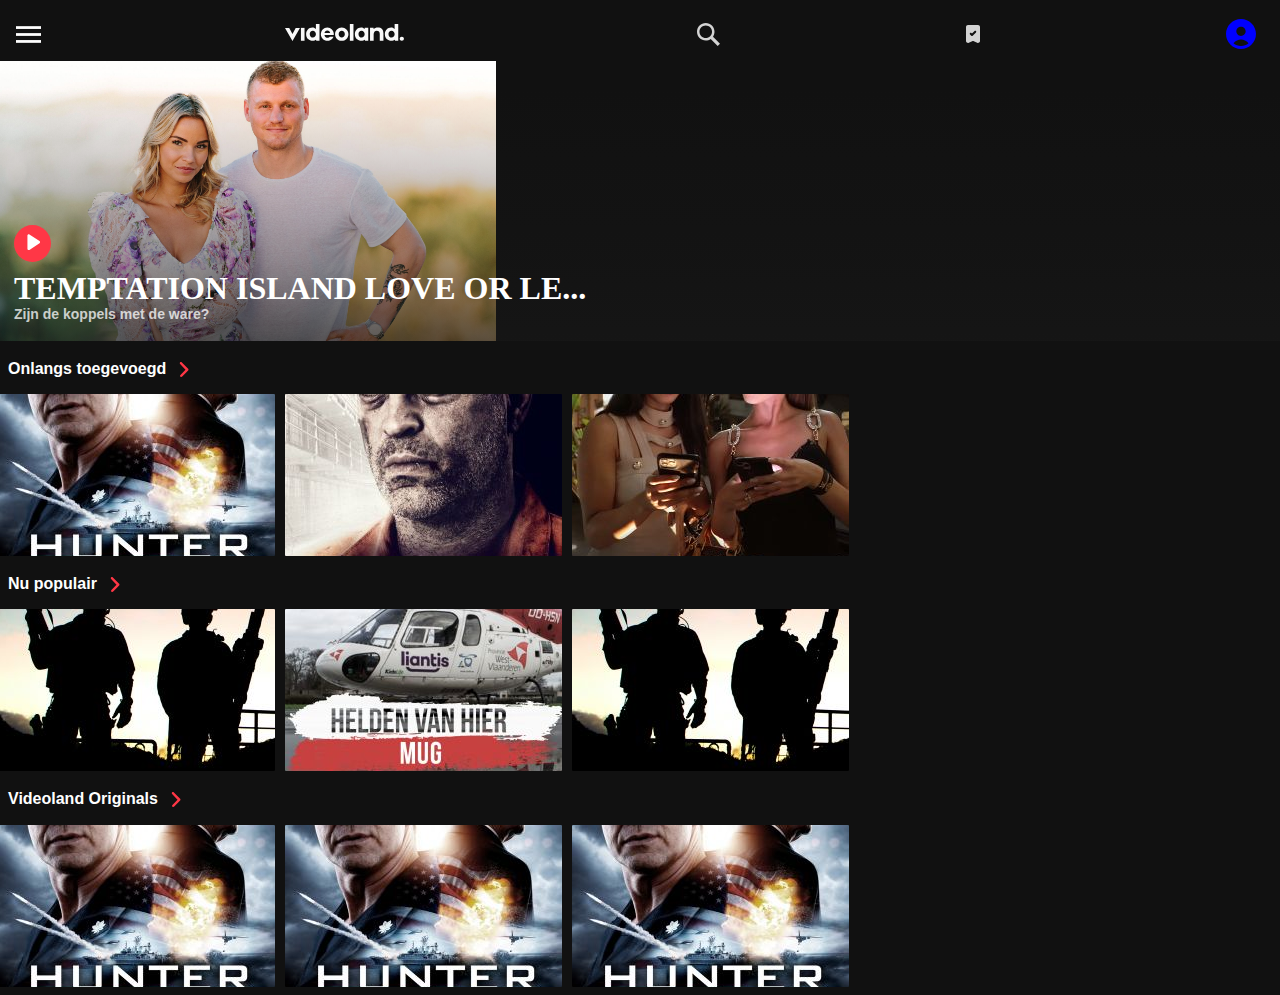
==== commit 4ca01ef8: "Afronding eerste pagina" ====
--- a/index.html
+++ b/index.html
@@ -60,12 +60,15 @@
 	</header>
 
 <main>
-	<article class="andy">
-		<img src="/images/andy.jpg" alt="andy">
-		<button><svg width="20" height="20" xmlns="http://www.w3.org/2000/svg" viewBox="0 0 100 100" class="svg-icon triptych__play-icon"><g fill="currentColor"><path d="M10.5,92.1v-84c0-4.4,3.6-8,8-8c1.6,0,3.1,0.5,4.4,1.3l63.1,42c3.7,2.4,4.7,7.4,2.2,11c-0.6,0.9-1.3,1.6-2.2,2.2l-63.1,42c-3.7,2.4-8.6,1.5-11.1-2.2C11,95.2,10.5,93.7,10.5,92.1z"></path></g></svg></button>
-		<h1>ANDY NIET TE VERMEIJDE</h1>
-		<h3>Op bezoek bij Joël Veltman</h3>
+	<article>
+		<img src="/images/temptation1.jpg" alt="temptation">
 	</article>
+
+	<aside>
+	<button><svg width="16" height="16" xmlns="http://www.w3.org/2000/svg" viewBox="-1 -1 80 100" class="svg-icon triptych__play-icon"><g fill="currentColor"><path d="M10.5,92.1v-84c0-4.4,3.6-8,8-8c1.6,0,3.1,0.5,4.4,1.3l63.1,42c3.7,2.4,4.7,7.4,2.2,11c-0.6,0.9-1.3,1.6-2.2,2.2l-63.1,42c-3.7,2.4-8.6,1.5-11.1-2.2C11,95.2,10.5,93.7,10.5,92.1z"></path></g></svg></button>
+	<h1>TEMPTATION ISLAND LOVE OR LE...</h1>
+	<h4>Zijn de koppels met de ware?</h4>
+	</aside>
 
 	<!-- <section>
 		<h2>Verder kijken</h2>
@@ -77,11 +80,13 @@
 
 	</section>
 -->
+	<section>
+	<h2>Onlangs toegevoegd</h2>
+	<button></button>
+	</section>
+
 
 	<section>
-		<h2>Onlangs toegevoegd</h2>
- 		<button></button>
-	
  		<article>
 			 <h3>Nicky Verstappen: Achter de Schermen bij het Politieonderzoek</h3>
 			<figure>
@@ -94,7 +99,7 @@
 		<article>
 			<h3>Brawl in Cell Block 99</h3>
 			<figure>
-				<img src="/images/hunter.jpg" alt="">
+				<img src="/images/brawl.jpg" alt="">
 				<figcaption></figcaption>
 			</figure> 
 			<a href=""> <span>Bekijk nu</span> </a>
@@ -103,7 +108,7 @@
 		<article>
 			<h3>Platoon</h3>
 			<figure>
-				<img src="/images/hunter.jpg" alt="">
+				<img src="/images/hans.jpg" alt="">
 				<figcaption></figcaption>
 			</figure> 
 			<a href=""> <span>Bekijk nu</span> </a>
@@ -111,13 +116,15 @@
 	</section>
 
 	<section>
-		<h2>Nu populair</h2>
-		<button></button>
-		
+	<h2>Nu populair</h2>
+	<button></button>
+	</section>
+
+	<section>
 		<article>
 			<h3>Nicky Verstappen: Achter de Schermen bij het Politieonderzoek</h3>
 		   <figure>
-			   <img src="/images/hunter.jpg" alt="">
+			   <img src="/images/marsof.jpg" alt="">
 			   <figcaption></figcaption>
 		   </figure> 
 		   <a href=""> <span>Bekijk nu</span></a>
@@ -126,7 +133,7 @@
 	   <article>
 		   <h3>Brawl in Cell Block 99</h3>
 		   <figure>
-			   <img src="/images/hunter.jpg" alt="">
+			   <img src="/images/helden.jpg" alt="">
 			   <figcaption></figcaption>
 		   </figure> 
 		   <a href=""> <span>Bekijk nu</span> </a>
@@ -135,7 +142,7 @@
 	   <article>
 		   <h3>Platoon</h3>
 		   <figure>
-			   <img src="/images/hunter.jpg" alt="">
+			   <img src="/images/marsof.jpg" alt="">
 			   <figcaption></figcaption>
 		   </figure> 
 		   <a href=""> <span>Bekijk nu</span> </a>
@@ -143,10 +150,11 @@
 
 	</section>
 
+	<section><h2>Videoland Originals</h2>
+		<button></button>
+	</section>
+
 	<section>
-		<h2>Videoland Originals</h2>
-		<button></button>
-	
 		<article>
 			<h3>Nicky Verstappen: Achter de Schermen bij het Politieonderzoek</h3>
 		   <figure>
--- a/styles/style.css
+++ b/styles/style.css
@@ -4,23 +4,29 @@
 }
 
 html {
-  font: 100% "Gotham-Bold";
-}
+
+}
+
 body {
   font-size:1.25em;
   background-color: #111 ;
 }
 h1 {
   color:white;
-  font: 100% "BebasNeue";
   text-transform: uppercase;
-  
-}
+  font-size:32px;
+  font-family: 'Bebas Neue', cursive;
+  margin-bottom: 0.1em;
+  line-height: 30px;
+  margin-top: 0.35em;
+}
+
 h2 {
   color: white;
   font-size: 16px;
-  letter-spacing: .5px;
-  font-weight: 100;
+  line-height: 24px;
+  font-family: Gotham-Bold,sans-serif;
+  margin-top: 1em;
   
 }
 
@@ -28,6 +34,15 @@
   color: white;
   
 }
+
+h4 {
+  color: RGBA(255,255,255,0.75);
+  font-size: 14px;
+  margin-top: 0;
+  font-family: Gotham-Bold,sans-serif;
+}
+
+
 p {
   
 }
@@ -159,51 +174,82 @@
   }
 
 main article {
-  width: 375px;
   height: 280px;
   margin-left: -10px;
-  border-radius: 5px;
+  margin-right: -10px;
+  overflow: hidden; 
+  background: -webkit-linear-gradient(rgba(23, 23, 23, 0) 10%, rgba(23, 23, 23, 0.4) 70%, rgba(23, 23, 23, 0.7) 100%); 
+
+}
+
+
+main article img{
+  height: 100%;
+  object-fit: contain;
+  position: relative;
+  z-index:-1;
+  
+}
+
+aside {
+  position: absolute;
+  top: 225px;
+  margin-left: 0.3em;
+}
+
+main aside button {
+    background: #ff3746;
+    border-radius: 50px;
+    height: 2.3rem;
+    width: 2.3rem;
+    margin-bottom: 0;
+    color: white;
+    border: none;
+}
+
+
+main section {
+  display: flex;
+  flex-direction: row;
+
+}
+
+main section article{
+  height: 162px;
+  margin-left: -10px;
+  border-radius: 1px;
   overflow: hidden;
-  background-color: lightblue;
-}
-
-main article img{
-  width: 130%;
-  height: 100%;
   justify-content: center;
   align-items: center;
-}
-
-main section {
-
-}
-
-main section article{
-  width: 110px;
-  height: 165px;
-  margin-left: -10px;
-  border-radius: 2px;
-  overflow: hidden;
-  background-color: lightblue;
-  justify-content: center;
-  align-items: center;
  
   display: flex;
+  flex-wrap: nowrap;
+  margin-right: 20px;
   flex-direction: row;
-  align-content: flex-start;
-
+  z-index: 1;
 }
 
 main section article img{
-  width: 500%;
-  height: 500%;
-  justify-content: center;
-  align-items: center;
-}
-
-  main button {
-
-  }
+  width: 100%;
+}
+
+main section article figure{
+  margin: 0;
+}
+
+main section button {
+  background-image: url('/viewmore.svg');
+    background-size: 100% 100%;
+    height: 25px;
+    width: 25px;
+    margin-left: 0.3rem;
+    margin-top: 1rem;
+    border: none;
+    background-color: Transparent;
+  }
+
+
+
 section {
   
 }
@@ -220,8 +266,12 @@
 
   article a {
     display: none;
-
-  }
+  }
+
+  main section article figure figcaption {
+    display: none;
+  }
+
   article h3 {
     display: none;
 
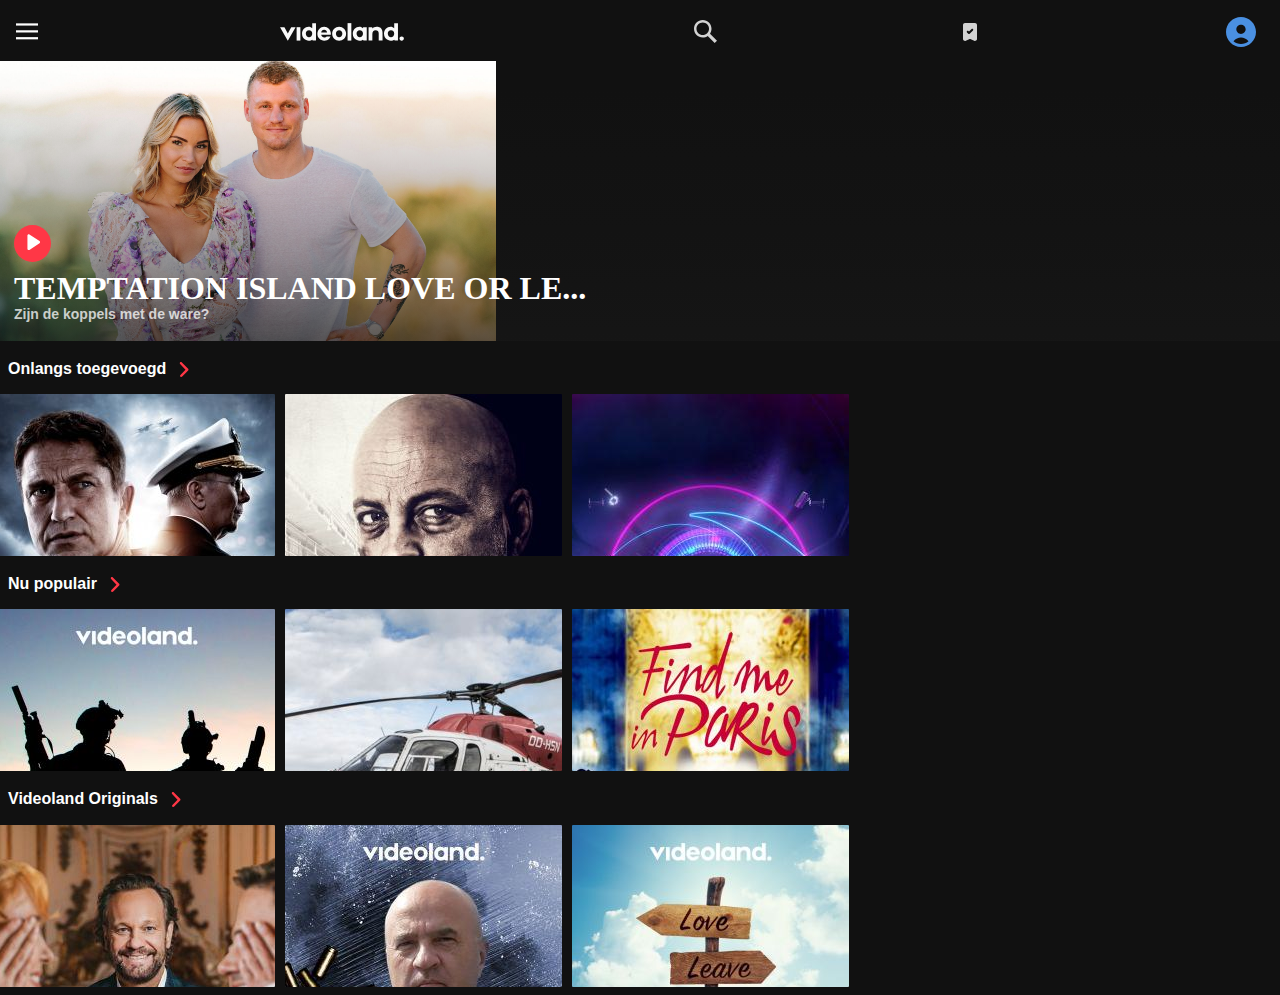
==== commit 67713f60: "Fixed header" ====
--- a/index.html
+++ b/index.html
@@ -23,7 +23,7 @@
 				
 				
 				<li> 	
-					<a href=""> <svg xmlns="http://www.w3.org/2000/svg" width="121" height="17" viewBox="0 0 121 17">
+					<a href=""> <svg xmlns="http://www.w3.org/2000/svg" width="126" height="20" viewBox="0 0 121 17">
 							<g fill="#F9F9F9" transform="translate(1)">
 					  		<polygon points="4.226 3.875 0 3.875 7.469 16.886 14.938 3.875 10.712 3.875 7.469 9.992"/>
 					  		<rect width="3.613" height="12.882" x="15.921" y="3.875"/>
@@ -88,7 +88,7 @@
 
 	<section>
  		<article>
-			 <h3>Nicky Verstappen: Achter de Schermen bij het Politieonderzoek</h3>
+			 <h3>Hunter Killer</h3>
 			<figure>
 				<img src="/images/hunter.jpg" alt="">
 				<figcaption></figcaption>
@@ -106,9 +106,9 @@
 		</article>
 
 		<article>
-			<h3>Platoon</h3>
+			<h3>Big Brother</h3>
 			<figure>
-				<img src="/images/hans.jpg" alt="">
+				<img src="/images/brother.jpg" alt="">
 				<figcaption></figcaption>
 			</figure> 
 			<a href=""> <span>Bekijk nu</span> </a>
@@ -122,7 +122,7 @@
 
 	<section>
 		<article>
-			<h3>Nicky Verstappen: Achter de Schermen bij het Politieonderzoek</h3>
+			<h3>Marsof</h3>
 		   <figure>
 			   <img src="/images/marsof.jpg" alt="">
 			   <figcaption></figcaption>
@@ -131,7 +131,7 @@
 	   </article>
 
 	   <article>
-		   <h3>Brawl in Cell Block 99</h3>
+		   <h3>Helden van hier</h3>
 		   <figure>
 			   <img src="/images/helden.jpg" alt="">
 			   <figcaption></figcaption>
@@ -140,9 +140,9 @@
 	   </article>
 
 	   <article>
-		   <h3>Platoon</h3>
+		   <h3>Find me in Paris</h3>
 		   <figure>
-			   <img src="/images/marsof.jpg" alt="">
+			   <img src="/images/paris.jpg" alt="">
 			   <figcaption></figcaption>
 		   </figure> 
 		   <a href=""> <span>Bekijk nu</span> </a>
@@ -156,27 +156,27 @@
 
 	<section>
 		<article>
-			<h3>Nicky Verstappen: Achter de Schermen bij het Politieonderzoek</h3>
+			<h3>Married at first sight</h3>
 		   <figure>
-			   <img src="/images/hunter.jpg" alt="">
+			   <img src="/images/married.jpg" alt="">
 			   <figcaption></figcaption>
 		   </figure> 
 		   <a href=""> <span>Bekijk nu</span></a>
 	   </article>
 
 	   <article>
-		   <h3>Brawl in Cell Block 99</h3>
+		   <h3>De jacht op de Mocro Maffia</h3>
 		   <figure>
-			   <img src="/images/hunter.jpg" alt="">
+			   <img src="/images/mocro.jpg" alt="">
 			   <figcaption></figcaption>
 		   </figure> 
 		   <a href=""> <span>Bekijk nu</span> </a>
 	   </article>
 
 	   <article>
-		   <h3>Platoon</h3>
+		   <h3>~Temptation Island</h3>
 		   <figure>
-			   <img src="/images/hunter.jpg" alt="">
+			   <img src="/images/temptation.jpg" alt="">
 			   <figcaption></figcaption>
 		   </figure> 
 		   <a href=""> <span>Bekijk nu</span> </a>
--- a/styles/style.css
+++ b/styles/style.css
@@ -81,11 +81,9 @@
   }
 
   header nav ul {
-    display: grid;
-    grid-template-columns: 10px 50px 50px 50px 0px;
+    display: inline-block;
     margin: 0px;
     padding-inline-start: 0px;
-    /* border: 2px solid red;  */
     display: flex;
     align-items: center;
     justify-content: space-between;
@@ -105,8 +103,8 @@
     background-image: url('/menu.svg');
     background-size: 100% 100%;
     height: 25px;
-    width: 25px;
-    display: block;
+    width: 22px;
+    display: inline-block;
     margin-left: 0.5rem;
   }
 
@@ -118,6 +116,7 @@
 
   header nav ul li:nth-of-type(2) a {
     margin-right: 3rem;
+    display: inline-block;
 
   }
 
@@ -134,7 +133,8 @@
     fill: white;
     width: 23px;
     height: 23px;
-    display: block;
+    display: inline-block;
+    margin-right: 3px;
   }
 
   header nav ul li:nth-of-type(3) a span{
@@ -149,7 +149,8 @@
     background-size: 100% 100%;
     width: 20px;
     height: 20px;
-    display: block;
+    display: inline-block;
+    margin-right: 5px;
   }
 
   header nav ul li:nth-of-type(4) a span{
@@ -164,7 +165,7 @@
     background-image: url('/profile.svg');
     width: 30px;
     height: 30px;
-    display: block;
+    display: inline-block;
     margin-right: 1rem;
   }
 
@@ -172,6 +173,9 @@
     display: none;
  
   }
+
+
+
 
 main article {
   height: 280px;
@@ -211,7 +215,6 @@
 main section {
   display: flex;
   flex-direction: row;
-
 }
 
 main section article{
@@ -219,13 +222,7 @@
   margin-left: -10px;
   border-radius: 1px;
   overflow: hidden;
-  justify-content: center;
-  align-items: center;
- 
-  display: flex;
-  flex-wrap: nowrap;
   margin-right: 20px;
-  flex-direction: row;
   z-index: 1;
 }
 
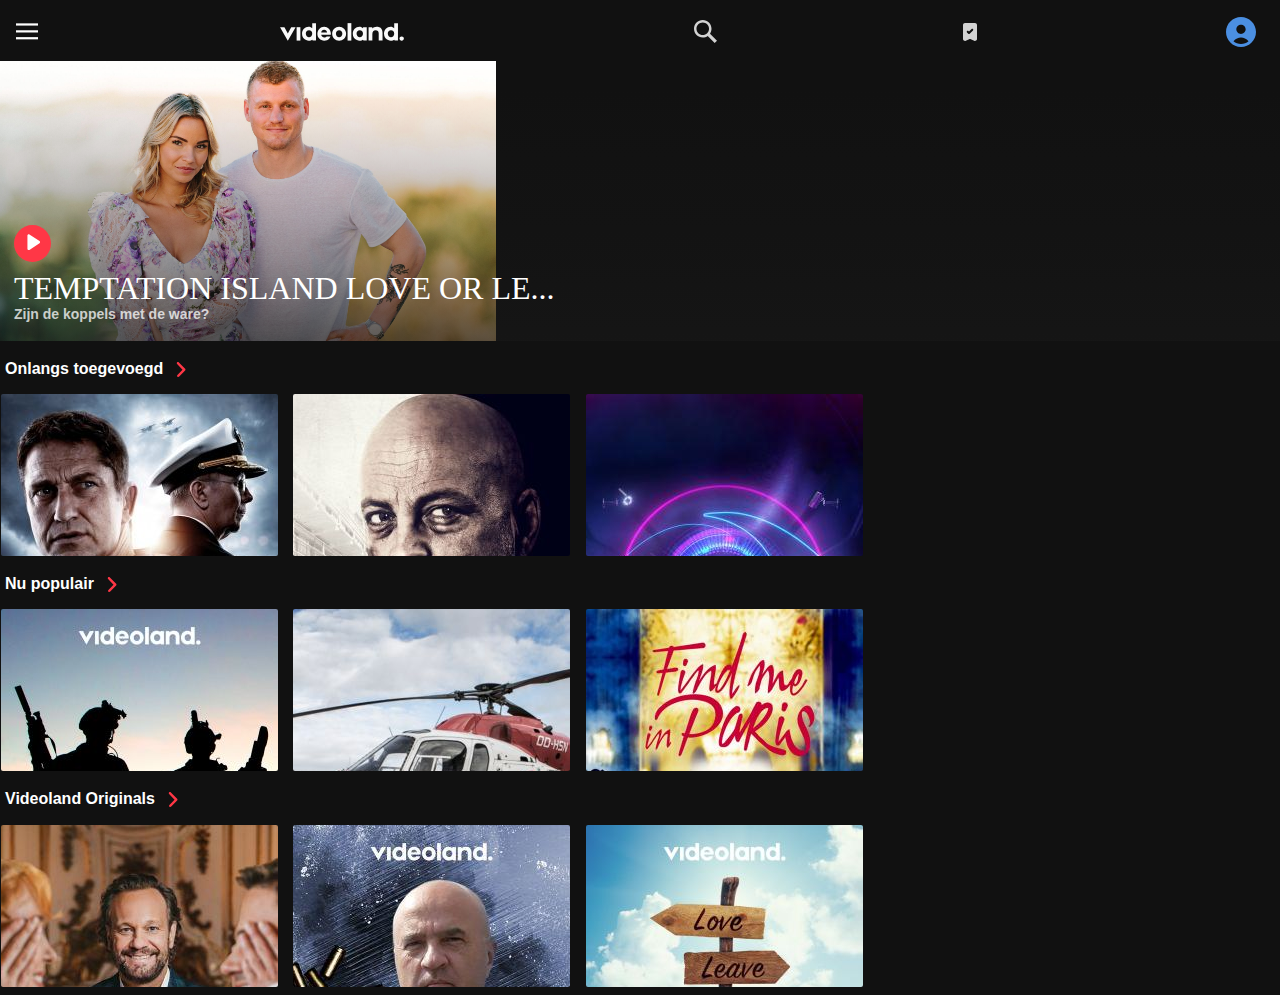
==== commit 5d609d4d: "Link" ====
--- a/index.html
+++ b/index.html
@@ -1,15 +1,21 @@
 <!doctype html>
 <html lang="nl">
-	
+
+<!--Head--> 
+
 <head>
 	<meta charset="UTF-8">
 	<meta name="author" content="jouw naam">
 	<meta name="viewport" content="width=device-width, initial-scale=1">
-	
+
 	<title>Videoland</title>
-	
+
 	<link href="styles/style.css" rel="stylesheet">
 </head>
+
+
+<!--Body--> 
+<!--Heading--> 
 
 <body>
 	<header>
@@ -20,18 +26,21 @@
 						<span>menu</span>
 					</a>
 				</li>
-				
-				
-				<li> 	
+
+
+				<li>
 					<a href=""> <svg xmlns="http://www.w3.org/2000/svg" width="126" height="20" viewBox="0 0 121 17">
 							<g fill="#F9F9F9" transform="translate(1)">
-					  		<polygon points="4.226 3.875 0 3.875 7.469 16.886 14.938 3.875 10.712 3.875 7.469 9.992"/>
-					  		<rect width="3.613" height="12.882" x="15.921" y="3.875"/>
-					 		 <path d="M42.3464666 3.47686957C40.5734259 3.46783851 38.8794358 4.20971738 37.6838745 5.51884058 35.2753123 8.14298477 35.2731975 12.1727504 37.6790041 14.7994203 38.9077024 16.1352431 40.645052 16.8878679 42.4601091 16.8706087 46.6811187 16.8706087 48.1122033 13.6534493 48.416603 12.8037101L44.6939973 12.8037101C44.288131 13.4529855 43.4763984 13.8271304 42.4601091 13.8271304 41.276603 13.8271304 39.8812347 13.1421449 39.5151432 11.2211014L39.4867326 11.0701449 48.7559072 11.0701449C48.7940633 10.740351 48.8143862 10.4087381 48.8167872 10.0767536 48.8167872 6.43675362 45.9140314 3.47686957 42.3464666 3.47686957zM39.5362483 8.93565217L39.5670941 8.78307246C39.7911323 7.6866087 40.6531924 6.40672464 42.3464666 6.40672464 44.0170123 6.40672464 44.8847544 7.6857971 45.1201569 8.78144928L45.1534379 8.93565217 39.5362483 8.93565217zM56.7498499 3.47686957C53.0508644 3.47686957 50.0522442 6.47497852 50.0522442 10.1733333 50.0522442 13.8716882 53.0508644 16.8697971 56.7498499 16.8697971 60.4488354 16.8697971 63.4474557 13.8716882 63.4474557 10.1733333 63.4434293 6.47664729 60.4471664 3.48089524 56.7498499 3.47686957zM56.7498499 13.4846377C54.9908254 13.4846377 53.665266 12.0611014 53.665266 10.1733333 53.665266 8.28556522 54.9916371 6.86121739 56.7498499 6.86121739 58.5080628 6.86121739 59.8344338 8.28556522 59.8344338 10.1733333 59.8344338 12.0611014 58.5080628 13.4846377 56.7498499 13.4846377zM116.923588 12.8231884L116.716596 12.8231884C115.604793 12.8231884 114.703499 13.7243289 114.703499 14.835942 114.703499 15.9475552 115.604793 16.8486957 116.716596 16.8486957L116.923588 16.8486957C118.035391 16.8486956 118.936685 15.9475551 118.936685 14.835942 118.936685 13.7243289 118.035391 12.8231884 116.923588 12.8231884zM106.203847 3.47686957C102.581896 3.47686957 99.8504161 6.3555942 99.8504161 10.1733333 99.8504161 12.6576232 100.937326 14.2215652 101.849714 15.0956522 103.03249 16.2256566 104.602837 16.8604249 106.238752 16.8697971 107.997776 16.8697971 109.113097 16.2416232 109.712967 15.8309565L110.045778 16.7561739 113.240757 16.7561739 113.240757 0 109.632606 0 109.632606 4.97669565 109.632606 4.97669565C108.846849 4.05797101 107.55457 3.47686957 106.203847 3.47686957zM106.549645 13.4846377C105.754504 13.4941403 104.98832 13.1866095 104.420471 12.630029 103.795437 12.0091594 103.465873 11.113971 103.465873 10.0418551 103.465873 8.48034783 104.619345 6.86446377 106.550457 6.86446377 107.477456 6.86446377 108.269707 7.22156522 108.838731 7.89681159 109.363675 8.53830534 109.645125 9.34456967 109.633417 10.1733333 109.632606 12.0611014 108.307046 13.4846377 106.549645 13.4846377zM76.2216917 3.47686957C72.5997408 3.47686957 69.8682606 6.3555942 69.8682606 10.1733333 69.8682606 12.6576232 70.9559823 14.2215652 71.867558 15.0956522 73.0506292 16.2257077 74.6212443 16.8604672 76.2574079 16.8697971 78.0156207 16.8697971 79.1309413 16.2416232 79.7308117 15.8309565L80.0636221 16.7561739 83.2594134 16.7561739 83.2594134 3.87130435 79.7746453 3.87130435 79.6472033 4.97669565 79.6472033 4.97669565C78.8606344 4.05797101 77.5691678 3.47686957 76.2216917 3.47686957zM76.5674898 13.4846377C75.7715245 13.4947005 75.0043775 13.1871346 74.4358799 12.630029 73.8116576 12.0091594 73.4812824 11.113971 73.4812824 10.0418551 73.4812824 8.48034783 74.6347544 6.86446377 76.5658663 6.86446377 77.4936767 6.86446377 78.285116 7.22156522 78.8549523 7.89681159 79.3795254 8.5385129 79.6609268 9.34463773 79.6496385 10.1733333 79.6472033 12.0611014 78.3216439 13.4846377 76.5634311 13.4846377L76.5674898 13.4846377zM27.4771487 3.47686957C23.8551978 3.47686957 21.1237176 6.3555942 21.1237176 10.1733333 21.1237176 12.6576232 22.2114393 14.2215652 23.123015 15.0956522 24.3060862 16.2257077 25.8767013 16.8604672 27.5128649 16.8697971 29.2710778 16.8697971 30.3863984 16.2416232 30.9862688 15.8309565L31.3190791 16.7561739 34.5140587 16.7561739 34.5140587 0 30.906719 0 30.906719 4.97669565 30.906719 4.97669565C30.1201501 4.05797101 28.8286835 3.47686957 27.4771487 3.47686957zM27.8229468 13.4846377C27.0278219 13.4940505 26.2616718 13.1865329 25.6937722 12.630029 25.0695498 12.0091594 24.7391746 11.113971 24.7391746 10.0418551 24.7391746 8.48034783 25.8926467 6.86446377 27.8237585 6.86446377 28.7515689 6.86446377 29.5430082 7.22156522 30.1128445 7.89681159 30.6374177 8.5385129 30.918819 9.34463773 30.9075307 10.1733333 30.906719 12.0611014 29.5803479 13.4846377 27.8229468 13.4846377z"/>
-					  		<rect width="3.613" height="16.756" x="64.849"/>
-					  		<path d="M88.6412005,10.6229565 C88.6412005,8.25228986 89.7605798,6.86446377 91.7257844,6.86446377 C93.6560846,6.86446377 94.7551705,7.94388406 94.7551705,10.045913 L94.7624761,16.7561739 L98.429884,16.7561739 L98.429884,9.50863768 C98.429884,5.37356522 96.4516917,3.47686957 92.7087926,3.47686957 C91.1940996,3.47686957 89.4285812,4.18457971 88.642824,5.10005797 L88.515382,3.86724638 L85.0346726,3.86724638 L85.0346726,16.7561739 L88.6412005,16.7561739 L88.6412005,10.6229565 Z"/>
+								<polygon
+									points="4.226 3.875 0 3.875 7.469 16.886 14.938 3.875 10.712 3.875 7.469 9.992" />
+								<rect width="3.613" height="12.882" x="15.921" y="3.875" />
+								<path
+									d="M42.3464666 3.47686957C40.5734259 3.46783851 38.8794358 4.20971738 37.6838745 5.51884058 35.2753123 8.14298477 35.2731975 12.1727504 37.6790041 14.7994203 38.9077024 16.1352431 40.645052 16.8878679 42.4601091 16.8706087 46.6811187 16.8706087 48.1122033 13.6534493 48.416603 12.8037101L44.6939973 12.8037101C44.288131 13.4529855 43.4763984 13.8271304 42.4601091 13.8271304 41.276603 13.8271304 39.8812347 13.1421449 39.5151432 11.2211014L39.4867326 11.0701449 48.7559072 11.0701449C48.7940633 10.740351 48.8143862 10.4087381 48.8167872 10.0767536 48.8167872 6.43675362 45.9140314 3.47686957 42.3464666 3.47686957zM39.5362483 8.93565217L39.5670941 8.78307246C39.7911323 7.6866087 40.6531924 6.40672464 42.3464666 6.40672464 44.0170123 6.40672464 44.8847544 7.6857971 45.1201569 8.78144928L45.1534379 8.93565217 39.5362483 8.93565217zM56.7498499 3.47686957C53.0508644 3.47686957 50.0522442 6.47497852 50.0522442 10.1733333 50.0522442 13.8716882 53.0508644 16.8697971 56.7498499 16.8697971 60.4488354 16.8697971 63.4474557 13.8716882 63.4474557 10.1733333 63.4434293 6.47664729 60.4471664 3.48089524 56.7498499 3.47686957zM56.7498499 13.4846377C54.9908254 13.4846377 53.665266 12.0611014 53.665266 10.1733333 53.665266 8.28556522 54.9916371 6.86121739 56.7498499 6.86121739 58.5080628 6.86121739 59.8344338 8.28556522 59.8344338 10.1733333 59.8344338 12.0611014 58.5080628 13.4846377 56.7498499 13.4846377zM116.923588 12.8231884L116.716596 12.8231884C115.604793 12.8231884 114.703499 13.7243289 114.703499 14.835942 114.703499 15.9475552 115.604793 16.8486957 116.716596 16.8486957L116.923588 16.8486957C118.035391 16.8486956 118.936685 15.9475551 118.936685 14.835942 118.936685 13.7243289 118.035391 12.8231884 116.923588 12.8231884zM106.203847 3.47686957C102.581896 3.47686957 99.8504161 6.3555942 99.8504161 10.1733333 99.8504161 12.6576232 100.937326 14.2215652 101.849714 15.0956522 103.03249 16.2256566 104.602837 16.8604249 106.238752 16.8697971 107.997776 16.8697971 109.113097 16.2416232 109.712967 15.8309565L110.045778 16.7561739 113.240757 16.7561739 113.240757 0 109.632606 0 109.632606 4.97669565 109.632606 4.97669565C108.846849 4.05797101 107.55457 3.47686957 106.203847 3.47686957zM106.549645 13.4846377C105.754504 13.4941403 104.98832 13.1866095 104.420471 12.630029 103.795437 12.0091594 103.465873 11.113971 103.465873 10.0418551 103.465873 8.48034783 104.619345 6.86446377 106.550457 6.86446377 107.477456 6.86446377 108.269707 7.22156522 108.838731 7.89681159 109.363675 8.53830534 109.645125 9.34456967 109.633417 10.1733333 109.632606 12.0611014 108.307046 13.4846377 106.549645 13.4846377zM76.2216917 3.47686957C72.5997408 3.47686957 69.8682606 6.3555942 69.8682606 10.1733333 69.8682606 12.6576232 70.9559823 14.2215652 71.867558 15.0956522 73.0506292 16.2257077 74.6212443 16.8604672 76.2574079 16.8697971 78.0156207 16.8697971 79.1309413 16.2416232 79.7308117 15.8309565L80.0636221 16.7561739 83.2594134 16.7561739 83.2594134 3.87130435 79.7746453 3.87130435 79.6472033 4.97669565 79.6472033 4.97669565C78.8606344 4.05797101 77.5691678 3.47686957 76.2216917 3.47686957zM76.5674898 13.4846377C75.7715245 13.4947005 75.0043775 13.1871346 74.4358799 12.630029 73.8116576 12.0091594 73.4812824 11.113971 73.4812824 10.0418551 73.4812824 8.48034783 74.6347544 6.86446377 76.5658663 6.86446377 77.4936767 6.86446377 78.285116 7.22156522 78.8549523 7.89681159 79.3795254 8.5385129 79.6609268 9.34463773 79.6496385 10.1733333 79.6472033 12.0611014 78.3216439 13.4846377 76.5634311 13.4846377L76.5674898 13.4846377zM27.4771487 3.47686957C23.8551978 3.47686957 21.1237176 6.3555942 21.1237176 10.1733333 21.1237176 12.6576232 22.2114393 14.2215652 23.123015 15.0956522 24.3060862 16.2257077 25.8767013 16.8604672 27.5128649 16.8697971 29.2710778 16.8697971 30.3863984 16.2416232 30.9862688 15.8309565L31.3190791 16.7561739 34.5140587 16.7561739 34.5140587 0 30.906719 0 30.906719 4.97669565 30.906719 4.97669565C30.1201501 4.05797101 28.8286835 3.47686957 27.4771487 3.47686957zM27.8229468 13.4846377C27.0278219 13.4940505 26.2616718 13.1865329 25.6937722 12.630029 25.0695498 12.0091594 24.7391746 11.113971 24.7391746 10.0418551 24.7391746 8.48034783 25.8926467 6.86446377 27.8237585 6.86446377 28.7515689 6.86446377 29.5430082 7.22156522 30.1128445 7.89681159 30.6374177 8.5385129 30.918819 9.34463773 30.9075307 10.1733333 30.906719 12.0611014 29.5803479 13.4846377 27.8229468 13.4846377z" />
+								<rect width="3.613" height="16.756" x="64.849" />
+								<path
+									d="M88.6412005,10.6229565 C88.6412005,8.25228986 89.7605798,6.86446377 91.7257844,6.86446377 C93.6560846,6.86446377 94.7551705,7.94388406 94.7551705,10.045913 L94.7624761,16.7561739 L98.429884,16.7561739 L98.429884,9.50863768 C98.429884,5.37356522 96.4516917,3.47686957 92.7087926,3.47686957 C91.1940996,3.47686957 89.4285812,4.18457971 88.642824,5.10005797 L88.515382,3.86724638 L85.0346726,3.86724638 L85.0346726,16.7561739 L88.6412005,16.7561739 L88.6412005,10.6229565 Z" />
 							</g>
-						  </svg>
+						</svg>
 					</a>
 				</li>
 
@@ -59,140 +68,134 @@
 		</nav>
 	</header>
 
-<main>
-	<article>
-		<img src="/images/temptation1.jpg" alt="temptation">
-	</article>
-
-	<aside>
-	<button><svg width="16" height="16" xmlns="http://www.w3.org/2000/svg" viewBox="-1 -1 80 100" class="svg-icon triptych__play-icon"><g fill="currentColor"><path d="M10.5,92.1v-84c0-4.4,3.6-8,8-8c1.6,0,3.1,0.5,4.4,1.3l63.1,42c3.7,2.4,4.7,7.4,2.2,11c-0.6,0.9-1.3,1.6-2.2,2.2l-63.1,42c-3.7,2.4-8.6,1.5-11.1-2.2C11,95.2,10.5,93.7,10.5,92.1z"></path></g></svg></button>
-	<h1>TEMPTATION ISLAND LOVE OR LE...</h1>
-	<h4>Zijn de koppels met de ware?</h4>
-	</aside>
-
-	<!-- <section>
-		<h2>Verder kijken</h2>
-
+	<!--Highlighted--> 
+
+	<main>
 		<article>
+			<img src="/images/temptation1.jpg" alt="temptation">
+		</article>
+
+		<aside>
+			<button><svg width="16" height="16" xmlns="http://www.w3.org/2000/svg" viewBox="-1 -1 80 100"
+					class="svg-icon triptych__play-icon">
+					<g fill="currentColor">
+						<path
+							d="M10.5,92.1v-84c0-4.4,3.6-8,8-8c1.6,0,3.1,0.5,4.4,1.3l63.1,42c3.7,2.4,4.7,7.4,2.2,11c-0.6,0.9-1.3,1.6-2.2,2.2l-63.1,42c-3.7,2.4-8.6,1.5-11.1-2.2C11,95.2,10.5,93.7,10.5,92.1z">
+						</path>
+					</g>
+				</svg></button>
+			<h1>TEMPTATION ISLAND LOVE OR LE...</h1>
+			<h4>Zijn de koppels met de ware?</h4>
+		</aside>
+
+	<!--Overview--> 
+
+		<section>
+			<h2>Onlangs toegevoegd</h2>
+			<button onclick="location.href='http://127.0.0.1:5500/overview.html' 	" type="button"></button>
+		</section>
+
+
+		<section>
+			<article>
+				<h3>Hunter Killer</h3>
+				<figure>
+					<img src="/images/hunter.jpg" alt="">
+				</figure>
+				<a href="/detail.html"> <span>Bekijk nu</span></a>
+			</article>
+
+			<article>
+				<h3>Brawl in Cell Block 99</h3>
+				<figure>
+					<img src="/images/brawl.jpg" alt="">
+				</figure>
+				<a href=""> <span>Bekijk nu</span> </a>
+			</article>
+
+			<article>
+				<h3>Big Brother</h3>
+				<figure>
+					<img src="/images/brother.jpg" alt="">
+				</figure>
+				<a href=""> <span>Bekijk nu</span> </a>
+			</article>
+		</section>
+
+		<section>
+			<h2>Nu populair</h2>
 			<button></button>
-			<H2></H2>
-		</article>
-
-	</section>
--->
-	<section>
-	<h2>Onlangs toegevoegd</h2>
-	<button></button>
-	</section>
-
-
-	<section>
- 		<article>
-			 <h3>Hunter Killer</h3>
-			<figure>
-				<img src="/images/hunter.jpg" alt="">
-				<figcaption></figcaption>
-			</figure> 
-			<a href=""> <span>Bekijk nu</span></a>
-		</article>
-
-		<article>
-			<h3>Brawl in Cell Block 99</h3>
-			<figure>
-				<img src="/images/brawl.jpg" alt="">
-				<figcaption></figcaption>
-			</figure> 
-			<a href=""> <span>Bekijk nu</span> </a>
-		</article>
-
-		<article>
-			<h3>Big Brother</h3>
-			<figure>
-				<img src="/images/brother.jpg" alt="">
-				<figcaption></figcaption>
-			</figure> 
-			<a href=""> <span>Bekijk nu</span> </a>
-		</article>
-	</section>
-
-	<section>
-	<h2>Nu populair</h2>
-	<button></button>
-	</section>
-
-	<section>
-		<article>
-			<h3>Marsof</h3>
-		   <figure>
-			   <img src="/images/marsof.jpg" alt="">
-			   <figcaption></figcaption>
-		   </figure> 
-		   <a href=""> <span>Bekijk nu</span></a>
-	   </article>
-
-	   <article>
-		   <h3>Helden van hier</h3>
-		   <figure>
-			   <img src="/images/helden.jpg" alt="">
-			   <figcaption></figcaption>
-		   </figure> 
-		   <a href=""> <span>Bekijk nu</span> </a>
-	   </article>
-
-	   <article>
-		   <h3>Find me in Paris</h3>
-		   <figure>
-			   <img src="/images/paris.jpg" alt="">
-			   <figcaption></figcaption>
-		   </figure> 
-		   <a href=""> <span>Bekijk nu</span> </a>
-	   </article>
-
-	</section>
-
-	<section><h2>Videoland Originals</h2>
-		<button></button>
-	</section>
-
-	<section>
-		<article>
-			<h3>Married at first sight</h3>
-		   <figure>
-			   <img src="/images/married.jpg" alt="">
-			   <figcaption></figcaption>
-		   </figure> 
-		   <a href=""> <span>Bekijk nu</span></a>
-	   </article>
-
-	   <article>
-		   <h3>De jacht op de Mocro Maffia</h3>
-		   <figure>
-			   <img src="/images/mocro.jpg" alt="">
-			   <figcaption></figcaption>
-		   </figure> 
-		   <a href=""> <span>Bekijk nu</span> </a>
-	   </article>
-
-	   <article>
-		   <h3>~Temptation Island</h3>
-		   <figure>
-			   <img src="/images/temptation.jpg" alt="">
-			   <figcaption></figcaption>
-		   </figure> 
-		   <a href=""> <span>Bekijk nu</span> </a>
-	   </article>
-
-	</section>
-
- 
-
-	<script src="scripts/script.js"></script>
-</main>
-
-<footer>
-
-</footer>
+		</section>
+
+		<section>
+			<article>
+				<h3>Marsof</h3>
+				<figure>
+					<img src="/images/marsof.jpg" alt="">
+				</figure>
+				<a href=""> <span>Bekijk nu</span></a>
+			</article>
+
+			<article>
+				<h3>Helden van hier</h3>
+				<figure>
+					<img src="/images/helden.jpg" alt="">
+				</figure>
+				<a href=""> <span>Bekijk nu</span> </a>
+			</article>
+
+			<article>
+				<h3>Find me in Paris</h3>
+				<figure>
+					<img src="/images/paris.jpg" alt="">
+				</figure>
+				<a href=""> <span>Bekijk nu</span> </a>
+			</article>
+
+		</section>
+
+		<section>
+			<h2>Videoland Originals</h2>
+			<button></button>
+		</section>
+
+		<section>
+			<article>
+				<h3>Married at first sight</h3>
+				<figure>
+					<img src="/images/married.jpg" alt="">
+				</figure>
+				<a href=""> <span>Bekijk nu</span></a>
+			</article>
+
+			<article>
+				<h3>De jacht op de Mocro Maffia</h3>
+				<figure>
+					<img src="/images/mocro.jpg" alt="">
+				</figure>
+				<a href=""> <span>Bekijk nu</span> </a>
+			</article>
+
+			<article>
+				<h3>~Temptation Island</h3>
+				<figure>
+					<img src="/images/temptation.jpg" alt="">
+				</figure>
+				<a href=""> <span>Bekijk nu</span> </a>
+			</article>
+
+		</section>
+
+		<!--JS--> 
+
+
+		<script src="scripts/script.js"></script>
+	</main>
+
+	<footer>
+
+	</footer>
 
 </body>
-	
-</html>
+
+</html>--- a/styles/style.css
+++ b/styles/style.css
@@ -1,21 +1,24 @@
 /* CSS Document */
-*, *::after, *::before {
-  box-sizing:border-box;  
-}
-
-html {
-
-}
+*,
+*::after,
+*::before {
+  box-sizing: border-box;
+}
+
+
+/* General */
 
 body {
-  font-size:1.25em;
-  background-color: #111 ;
-}
+  font-size: 1.25em;
+  background-color: #111;
+}
+
 h1 {
-  color:white;
+  color: white;
   text-transform: uppercase;
-  font-size:32px;
+  font-size: 32px;
   font-family: 'Bebas Neue', cursive;
+  font-weight: 400;
   margin-bottom: 0.1em;
   line-height: 30px;
   margin-top: 0.35em;
@@ -25,175 +28,155 @@
   color: white;
   font-size: 16px;
   line-height: 24px;
-  font-family: Gotham-Bold,sans-serif;
+  font-family: Gotham-Bold, sans-serif;
   margin-top: 1em;
-  
+
 }
 
 h3 {
   color: white;
-  
+
 }
 
 h4 {
-  color: RGBA(255,255,255,0.75);
+  color: RGBA(255, 255, 255, 0.75);
   font-size: 14px;
   margin-top: 0;
-  font-family: Gotham-Bold,sans-serif;
+  font-family: Gotham-Bold, sans-serif;
 }
 
 
 p {
-  
-}
-ul {
-  
-}
-li {
-  
-} 
-a {
-  
-}
-a:link {
-  
-}
-a:visited {
-  
-}
-a:hover, a:focus {
-  
-}
-a:active {
-  
-}
-button {
-  
-}
+  color: #FFFFFFB3;
+  font-size: 15px;
+  font-family: Gotham-Book, sans-serif;
+  line-height: 1.4;
+  letter-spacing: -.25px;
+  margin-left: 15px;
+}
+
 
 
 /* Section styling */
-header {
-  
-}
-  header h1 {
-
-  }
-
-  header nav ul {
-    display: inline-block;
-    margin: 0px;
-    padding-inline-start: 0px;
-    display: flex;
-    align-items: center;
-    justify-content: space-between;
-    height: 3.3rem;
-
-  }
-
-
-  header nav ul li {
-    list-style-type: none;
-  }
-
-
-  /* Menu Item 1 */
-  
-  header nav ul li:nth-of-type(1) a {
-    background-image: url('/menu.svg');
-    background-size: 100% 100%;
-    height: 25px;
-    width: 22px;
-    display: inline-block;
-    margin-left: 0.5rem;
-  }
-
-  header nav ul li:nth-of-type(1) a span{
-    display: none;
-  }
-
-   /* Menu Item 2 */
-
-  header nav ul li:nth-of-type(2) a {
-    margin-right: 3rem;
-    display: inline-block;
-
-  }
-
-  header nav ul li:nth-of-type(2) a span{
-    display: none;
- 
-  }
-
-     /* Menu Item 3*/
-
-
-   header nav ul li:nth-of-type(3) a {
-    background-image: url('/search1.svg');
-    fill: white;
-    width: 23px;
-    height: 23px;
-    display: inline-block;
-    margin-right: 3px;
-  }
-
-  header nav ul li:nth-of-type(3) a span{
-    display: none;
- 
-  }
-
-   /* Menu Item 4*/
-
-  header nav ul li:nth-of-type(4) a {
-    background-image: url('/checkbox.svg');
-    background-size: 100% 100%;
-    width: 20px;
-    height: 20px;
-    display: inline-block;
-    margin-right: 5px;
-  }
-
-  header nav ul li:nth-of-type(4) a span{
-    display: none;
- 
-  }
-
-  /* Menu Item 5*/
-
-
-  header nav ul li:nth-of-type(5) a {
-    background-image: url('/profile.svg');
-    width: 30px;
-    height: 30px;
-    display: inline-block;
-    margin-right: 1rem;
-  }
-
-  header nav ul li:nth-of-type(5) a span{
-    display: none;
- 
-  }
-
-
-
+/* Header / Menu */
+
+
+header nav ul {
+  display: inline-block;
+  margin: 0px;
+  padding-inline-start: 0px;
+  display: flex;
+  align-items: center;
+  justify-content: space-between;
+  height: 3.3rem;
+
+}
+
+header nav ul li {
+  list-style-type: none;
+}
+
+
+/* Menu Item 1 */
+
+header nav ul li:nth-of-type(1) a {
+  background-image: url('/menu.svg');
+  background-size: 100% 100%;
+  height: 25px;
+  width: 22px;
+  display: inline-block;
+  margin-left: 0.5rem;
+}
+
+header nav ul li:nth-of-type(1) a span {
+  display: none;
+}
+
+/* Menu Item 2 */
+
+header nav ul li:nth-of-type(2) a {
+  margin-right: 3rem;
+  display: inline-block;
+
+}
+
+header nav ul li:nth-of-type(2) a span {
+  display: none;
+
+}
+
+/* Menu Item 3*/
+
+
+header nav ul li:nth-of-type(3) a {
+  background-image: url('/search1.svg');
+  fill: white;
+  width: 23px;
+  height: 23px;
+  display: inline-block;
+  margin-right: 3px;
+}
+
+header nav ul li:nth-of-type(3) a span {
+  display: none;
+
+}
+
+/* Menu Item 4*/
+
+header nav ul li:nth-of-type(4) a {
+  background-image: url('/checkbox.svg');
+  background-size: 100% 100%;
+  width: 20px;
+  height: 20px;
+  display: inline-block;
+  margin-right: 5px;
+}
+
+header nav ul li:nth-of-type(4) a span {
+  display: none;
+
+}
+
+/* Menu Item 5*/
+
+
+header nav ul li:nth-of-type(5) a {
+  background-image: url('/profile.svg');
+  width: 30px;
+  height: 30px;
+  display: inline-block;
+  margin-right: 1rem;
+}
+
+header nav ul li:nth-of-type(5) a span {
+  display: none;
+
+}
+
+
+/* Main content */
+/* Highlight */
 
 main article {
   height: 280px;
   margin-left: -10px;
   margin-right: -10px;
-  overflow: hidden; 
-  background: -webkit-linear-gradient(rgba(23, 23, 23, 0) 10%, rgba(23, 23, 23, 0.4) 70%, rgba(23, 23, 23, 0.7) 100%); 
-
-}
-
-
-main article img{
+  overflow: hidden;
+  background: -webkit-linear-gradient(rgba(23, 23, 23, 0) 10%, rgba(23, 23, 23, 0.4) 70%, rgba(23, 23, 23, 0.7) 100%);
+
+}
+
+
+main article img {
   height: 100%;
   object-fit: contain;
   position: relative;
-  z-index:-1;
-  
-}
+  z-index: -1;
+
+}
+
+/* Content over highlight */
 
 aside {
   position: absolute;
@@ -202,104 +185,301 @@
 }
 
 main aside button {
-    background: #ff3746;
-    border-radius: 50px;
-    height: 2.3rem;
-    width: 2.3rem;
-    margin-bottom: 0;
-    color: white;
-    border: none;
-}
+  background: #ff3746;
+  border-radius: 50px;
+  height: 2.3rem;
+  width: 2.3rem;
+  margin-bottom: 0;
+  color: white;
+  border: none;
+}
+
+
+/* Overview content */
 
 
 main section {
   display: flex;
   flex-direction: row;
-}
-
-main section article{
+
+  width: 100vw;
+  position: relative;
+  left: 50%;
+  right: 50%;
+  margin-left: -50vw;
+  margin-right: -50vw;
+
+}
+
+main section article {
   height: 162px;
-  margin-left: -10px;
-  border-radius: 1px;
+  border-radius: 2px;
   overflow: hidden;
-  margin-right: 20px;
+  margin-right: 15px;
+  margin-left: 0.5px;
   z-index: 1;
-}
-
-main section article img{
+
+}
+
+main section article img {
   width: 100%;
 }
 
-main section article figure{
+main section article figure {
   margin: 0;
+}
+
+main section article figure button {
+  background: transparent;
+  border: none;
+  margin: 0;
+  position: absolute;
+  width: 120px;
+  height: 163px;
 }
 
 main section button {
   background-image: url('/viewmore.svg');
-    background-size: 100% 100%;
-    height: 25px;
-    width: 25px;
-    margin-left: 0.3rem;
-    margin-top: 1rem;
-    border: none;
-    background-color: Transparent;
-  }
-
-
-
-section {
-  
-}
-  section header {
-
-  }
-  section h2 {
-
-  }
-article {
-
-}
-
-
-  article a {
-    display: none;
-  }
-
-  main section article figure figcaption {
-    display: none;
-  }
-
-  article h3 {
-    display: none;
-
-  }
-  article footer {
-  
-  }
-
-aside {
-  
-}
-
-footer {
-  
-}
+  background-size: 100% 100%;
+  height: 25px;
+  width: 25px;
+  margin-left: 0.3rem;
+  margin-top: 1rem;
+  border: none;
+  background-color: Transparent;
+}
+
+section h2 {
+  margin-left: 5px;
+
+}
+
+article a {
+  display: none;
+}
+
+main section article figure figcaption {
+  display: none;
+}
+
+article h3 {
+  display: none;
+
+}
+
+
+
+/* 2nd page */
+
+.main2 {
+  background-color: #181818;
+  width: 100vw;
+  position: relative;
+  left: 50%;
+  right: 50%;
+  margin-left: -50vw;
+  margin-right: -50vw;
+}
+
+.section2 {
+display: flex;
+flex-direction: row;
+flex-wrap: wrap;
+}
+
+.article2 {
+  height: 162px;
+  width: 110px;
+  border-radius: 2px;
+  overflow: hidden;
+  margin-right: 8px;
+  margin-bottom: 14px;
+  margin-left: 7px;
+  z-index: 1;
+}
+
+
+
+.title2 {
+  padding-left: 2px;
+}
+
+
+
+/* 3rd page */
+
+/* Button top*/
+
+.button3 {
+  background: transparent;
+  border: none;
+  font-size: 0;
+  padding-right: 24px;
+}
+
+.section3 {
+  margin-top: 25px;
+  padding-left: 10px;
+}
+
+
+.section4 {
+  overflow: hidden;
+
+}
+
+
+
+
+/* Information */
+
+.p4 {
+  color: #FFFFFFB3;
+  font-size: 15px;
+  font-family: Gotham-Book, sans-serif;
+  line-height: 1.4;
+  letter-spacing: -.25px;
+  position: absolute;
+  top: 101px;
+  left: -4px;
+}
+
+
+.article3 {
+  height: 120px;
+  width: 80px;
+  border-radius: 2px;
+  overflow: hidden;
+  margin-right: 7px;
+  margin-bottom: 10px;
+  margin-left: 22px;
+  margin-top: 34px;
+}
+
+/* Rating */
+
+section ul {
+  position: absolute;
+  top: 40px;
+  left: 10px;
+  ;
+  margin: 0;
+  padding: 0;
+
+}
+
+section ul li {
+  list-style-type: none;
+  display: inline;
+}
+
+section ul li span {
+  display: none;
+}
+
+section ul li:nth-of-type(1) a {
+  background-image: url('/star.svg');
+  background-size: 100% 100%;
+  height: 15px;
+  width: 15px;
+  display: inline-block;
+
+}
+
+section ul li:nth-of-type(2) a {
+  background-image: url('/star.svg');
+  background-size: 100% 100%;
+  height: 15px;
+  width: 15px;
+  display: inline-block;
+}
+
+section ul li:nth-of-type(3) a {
+  background-image: url('/star.svg');
+  background-size: 100% 100%;
+  height: 15px;
+  width: 15px;
+  display: inline-block;
+}
+
+section ul li:nth-of-type(4) a {
+  background-image: url('/star.svg');
+  background-size: 100% 100%;
+  height: 15px;
+  width: 15px;
+  display: inline-block;
+}
+
+section ul li:nth-of-type(5) a {
+  background-image: url('/star.svg');
+  background-size: 100% 100%;
+  height: 15px;
+  width: 15px;
+  display: inline-block;
+}
+
+
+/* Heading 3 */
+
+.h1-3 {
+  position: absolute;
+  top: 67px;
+  left: 9px;
+}
+
+
+/* P Text */
+
+.meer {
+  background: transparent;
+  border: none;
+}
+
+.pmeer {
+  color: #FFFFFFB3;
+  font-size: 12px;
+  font-family: Gotham-Book, sans-serif;
+  letter-spacing: 1px;
+  margin-left: 15px;
+  color: white;
+  text-transform: uppercase;
+  position: absolute;
+  left: 10px;
+  bottom: 330px;
+}
+
+
+/* Javascript */
+
+
+p.Tweede {
+  color: #111;
+}
+
+p.hide {
+  color: #111;
+}
+
+p.show {
+  position: absolute;
+  top: 302px;
+  color: #FFFFFFB3;
+}
+
+p.move {
+  display: none;
+}
+
+
+
+
 
 /* Component styling */
-section#some-ultra-cool-component {
-  
-}
 
 
 /* Breakpoints */
-@media all and (min-width: 30em) {
-  
-}
-
-@media all and (min-width: 60em) {
-  
-}
-
-@media all and (min-width: 90em) {
-  
-}+@media all and (min-width: 30em) {}
+
+@media all and (min-width: 60em) {}
+
+@media all and (min-width: 90em) {}